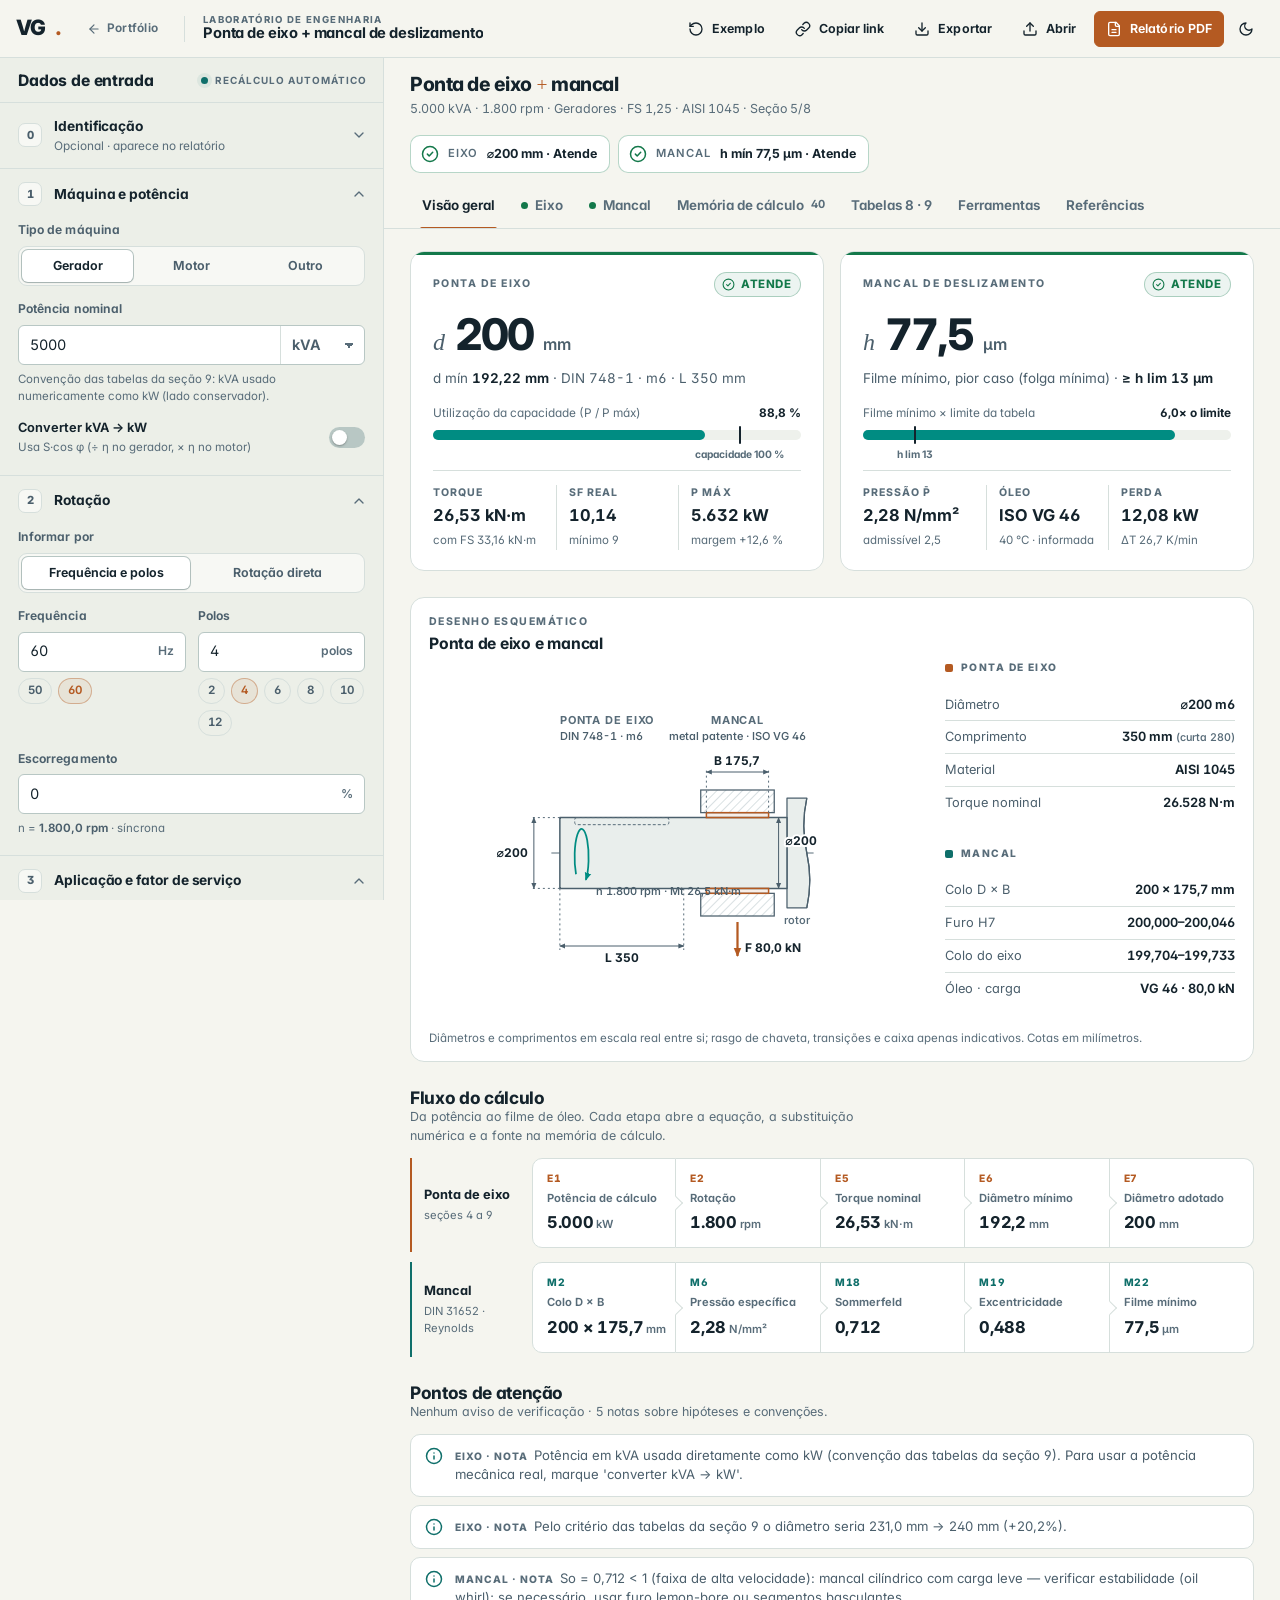
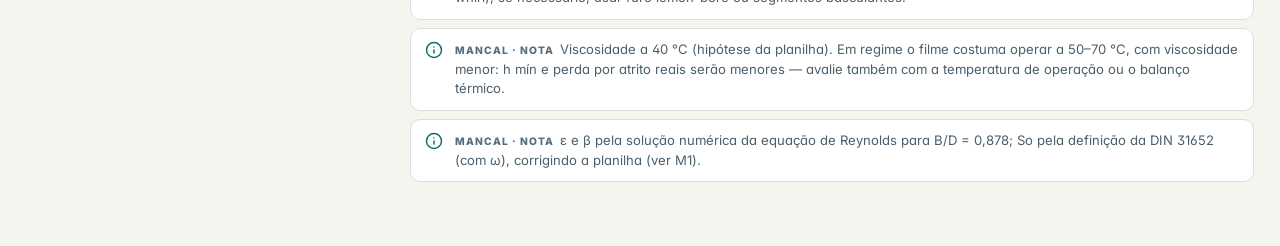
==== laboratorio.html @ fff2ebe4 "Add files via upload" ====
<!doctype html>
<html lang="pt-BR">
<head>
  <meta charset="utf-8">
  <meta name="viewport" content="width=device-width, initial-scale=1, viewport-fit=cover">
  <title>Laboratório · Ponta de eixo e mancal de deslizamento | Vinicius Gandra</title>
  <meta name="description" content="Dimensionamento de ponta de eixo (procedimento seções 4 a 9) e verificação de mancal de deslizamento hidrodinâmico (equação de Reynolds), com memória de cálculo identificada, gráficos de engenharia e relatório imprimível.">
  <meta name="theme-color" content="#09131f">
  <meta name="color-scheme" content="dark light">
  <link rel="icon" href="data:image/svg+xml,%3Csvg xmlns='http://www.w3.org/2000/svg' viewBox='0 0 64 64'%3E%3Crect width='64' height='64' rx='16' fill='%2309131f'/%3E%3Cpath d='M14 18 32 48 50 18' fill='none' stroke='%23f5ad69' stroke-width='6' stroke-linecap='round' stroke-linejoin='round'/%3E%3C/svg%3E">
  <script>try { var t = localStorage.getItem('vg-tema'); if (t === 'light' || t === 'dark') document.documentElement.setAttribute('data-theme', t); } catch (e) {}</script>
  <link rel="preconnect" href="https://fonts.googleapis.com">
  <link rel="preconnect" href="https://fonts.gstatic.com" crossorigin>
  <link rel="stylesheet" href="https://fonts.googleapis.com/css2?family=Inter:wght@300..900&family=JetBrains+Mono:wght@400;600&display=swap">
  <link rel="stylesheet" href="assets/css/base.css">
  <link rel="stylesheet" href="assets/css/app.css">
  <script defer src="assets/js/engine.js"></script>
  <script defer src="assets/js/math.js"></script>
  <script defer src="assets/js/memoria.js"></script>
  <script defer src="assets/js/charts.js"></script>
  <script defer src="assets/js/form.js"></script>
  <script defer src="assets/js/diagramas.js"></script>
  <script defer src="assets/js/ui.js"></script>
  <script defer src="assets/js/views-geral.js"></script>
  <script defer src="assets/js/views-eixo.js"></script>
  <script defer src="assets/js/views-mancal.js"></script>
  <script defer src="assets/js/app.js"></script>
</head>
<body class="app">
  <!-- Ícones (traço 2 px, 24 × 24) -->
  <svg width="0" height="0" style="position:absolute" aria-hidden="true" focusable="false">
    <defs>
      <symbol id="i-ok" viewBox="0 0 24 24" fill="none" stroke="currentColor" stroke-width="2" stroke-linecap="round" stroke-linejoin="round"><circle cx="12" cy="12" r="10"/><path d="m8.5 12.2 2.4 2.4 4.7-5"/></symbol>
      <symbol id="i-alerta" viewBox="0 0 24 24" fill="none" stroke="currentColor" stroke-width="2" stroke-linecap="round" stroke-linejoin="round"><path d="m21.73 18-8-14a2 2 0 0 0-3.48 0l-8 14A2 2 0 0 0 4 21h16a2 2 0 0 0 1.73-3"/><path d="M12 9v4"/><path d="M12 17h.01"/></symbol>
      <symbol id="i-x-circle" viewBox="0 0 24 24" fill="none" stroke="currentColor" stroke-width="2" stroke-linecap="round" stroke-linejoin="round"><circle cx="12" cy="12" r="10"/><path d="m15 9-6 6"/><path d="m9 9 6 6"/></symbol>
      <symbol id="i-info" viewBox="0 0 24 24" fill="none" stroke="currentColor" stroke-width="2" stroke-linecap="round" stroke-linejoin="round"><circle cx="12" cy="12" r="10"/><path d="M12 16v-4"/><path d="M12 8h.01"/></symbol>
      <symbol id="i-off" viewBox="0 0 24 24" fill="none" stroke="currentColor" stroke-width="2" stroke-linecap="round" stroke-linejoin="round"><circle cx="12" cy="12" r="10"/><path d="M8 12h8"/></symbol>
      <symbol id="i-chev" viewBox="0 0 24 24" fill="none" stroke="currentColor" stroke-width="2" stroke-linecap="round" stroke-linejoin="round"><path d="m6 9 6 6 6-6"/></symbol>
      <symbol id="i-voltar" viewBox="0 0 24 24" fill="none" stroke="currentColor" stroke-width="2" stroke-linecap="round" stroke-linejoin="round"><path d="m12 19-7-7 7-7"/><path d="M19 12H5"/></symbol>
      <symbol id="i-link" viewBox="0 0 24 24" fill="none" stroke="currentColor" stroke-width="2" stroke-linecap="round" stroke-linejoin="round"><path d="M10 13a5 5 0 0 0 7.54.54l3-3a5 5 0 0 0-7.07-7.07l-1.72 1.71"/><path d="M14 11a5 5 0 0 0-7.54-.54l-3 3a5 5 0 0 0 7.07 7.07l1.71-1.71"/></symbol>
      <symbol id="i-pdf" viewBox="0 0 24 24" fill="none" stroke="currentColor" stroke-width="2" stroke-linecap="round" stroke-linejoin="round"><path d="M15 2H6a2 2 0 0 0-2 2v16a2 2 0 0 0 2 2h12a2 2 0 0 0 2-2V7Z"/><path d="M14 2v4a2 2 0 0 0 2 2h4"/><path d="M9 13h6"/><path d="M9 17h6"/></symbol>
      <symbol id="i-baixar" viewBox="0 0 24 24" fill="none" stroke="currentColor" stroke-width="2" stroke-linecap="round" stroke-linejoin="round"><path d="M21 15v4a2 2 0 0 1-2 2H5a2 2 0 0 1-2-2v-4"/><path d="m7 10 5 5 5-5"/><path d="M12 15V3"/></symbol>
      <symbol id="i-abrir" viewBox="0 0 24 24" fill="none" stroke="currentColor" stroke-width="2" stroke-linecap="round" stroke-linejoin="round"><path d="M21 15v4a2 2 0 0 1-2 2H5a2 2 0 0 1-2-2v-4"/><path d="m17 8-5-5-5 5"/><path d="M12 3v12"/></symbol>
      <symbol id="i-reset" viewBox="0 0 24 24" fill="none" stroke="currentColor" stroke-width="2" stroke-linecap="round" stroke-linejoin="round"><path d="M3 12a9 9 0 1 0 9-9 9.75 9.75 0 0 0-6.74 2.74L3 8"/><path d="M3 3v5h5"/></symbol>
      <symbol id="i-sol" viewBox="0 0 24 24" fill="none" stroke="currentColor" stroke-width="2" stroke-linecap="round" stroke-linejoin="round"><circle cx="12" cy="12" r="4"/><path d="M12 2v2M12 20v2m-7.07-17.07 1.41 1.41m11.32 11.32 1.41 1.41M2 12h2m16 0h2M6.34 17.66l-1.41 1.41M19.07 4.93l-1.41 1.41"/></symbol>
      <symbol id="i-lua" viewBox="0 0 24 24" fill="none" stroke="currentColor" stroke-width="2" stroke-linecap="round" stroke-linejoin="round"><path d="M12 3a6 6 0 0 0 9 9 9 9 0 1 1-9-9Z"/></symbol>
      <symbol id="i-copiar" viewBox="0 0 24 24" fill="none" stroke="currentColor" stroke-width="2" stroke-linecap="round" stroke-linejoin="round"><rect width="14" height="14" x="8" y="8" rx="2"/><path d="M4 16c-1.1 0-2-.9-2-2V4c0-1.1.9-2 2-2h10c1.1 0 2 .9 2 2"/></symbol>
      <symbol id="i-tabela" viewBox="0 0 24 24" fill="none" stroke="currentColor" stroke-width="2" stroke-linecap="round" stroke-linejoin="round"><path d="M12 3v18"/><rect width="18" height="18" x="3" y="3" rx="2"/><path d="M3 9h18"/><path d="M3 15h18"/></symbol>
      <symbol id="i-grafico" viewBox="0 0 24 24" fill="none" stroke="currentColor" stroke-width="2" stroke-linecap="round" stroke-linejoin="round"><path d="M3 3v16a2 2 0 0 0 2 2h16"/><path d="M18 17V9"/><path d="M13 17V5"/><path d="M8 17v-3"/></symbol>
      <symbol id="i-ajustes" viewBox="0 0 24 24" fill="none" stroke="currentColor" stroke-width="2" stroke-linecap="round" stroke-linejoin="round"><path d="M21 4h-7M10 4H3m18 8h-9m-4 0H3m18 8h-5m-4 0H3M14 2v4M8 10v4m8 4v4"/></symbol>
      <symbol id="i-seta" viewBox="0 0 24 24" fill="none" stroke="currentColor" stroke-width="2" stroke-linecap="round" stroke-linejoin="round"><path d="M7 7h10v10"/><path d="M7 17 17 7"/></symbol>
    </defs>
  </svg>

  <a class="skip-link" href="#conteudo">Pular para os resultados</a>

  <header class="appbar">
    <a class="brand" href="../index.html" aria-label="Vinicius Gandra — voltar ao portfólio">VG<b>.</b></a>
    <a class="brand-back" href="../index.html"><svg aria-hidden="true"><use href="#i-voltar"/></svg><span class="lbl">Portfólio</span></a>
    <span class="appbar-sep" aria-hidden="true"></span>
    <div class="appbar-title">
      <span class="overline">Laboratório de engenharia</span>
      <strong>Ponta de eixo + mancal de deslizamento</strong>
    </div>
    <nav class="appbar-actions" aria-label="Ações do caso">
      <button class="btn btn-ghost btn-s" type="button" id="b-exemplo" title="Restaurar o caso de exemplo"><svg aria-hidden="true"><use href="#i-reset"/></svg><span class="lbl">Exemplo</span></button>
      <button class="btn btn-ghost btn-s" type="button" id="b-link" title="Copiar o link deste caso"><svg aria-hidden="true"><use href="#i-link"/></svg><span class="lbl">Copiar link</span></button>
      <button class="btn btn-ghost btn-s" type="button" id="b-json" title="Baixar os dados do caso (JSON)"><svg aria-hidden="true"><use href="#i-baixar"/></svg><span class="lbl">Exportar</span></button>
      <button class="btn btn-ghost btn-s" type="button" id="b-importar" title="Abrir um caso salvo (JSON)"><svg aria-hidden="true"><use href="#i-abrir"/></svg><span class="lbl">Abrir</span></button>
      <input type="file" id="arquivo-json" accept="application/json,.json" hidden>
      <a class="btn btn-primary btn-s" id="b-relatorio" href="relatorio.html" target="_blank" rel="noopener"><svg aria-hidden="true"><use href="#i-pdf"/></svg><span class="lbl">Relatório PDF</span></a>
      <button class="btn btn-ghost btn-icon btn-s theme-btn" type="button" id="b-tema" aria-label="Alternar tema claro/escuro" title="Alternar tema"><svg class="i-sun" aria-hidden="true" width="16" height="16"><use href="#i-sol"/></svg><svg class="i-moon" aria-hidden="true" width="16" height="16"><use href="#i-lua"/></svg></button>
    </nav>
  </header>

  <div class="lab" id="lab" data-vista="resultados">
    <aside class="dados" id="dados" aria-label="Dados de entrada">
      <div class="dados-head">
        <h2>Dados de entrada</h2>
        <span class="live"><span class="dot-live" aria-hidden="true"></span>Recálculo automático</span>
      </div>
      <form id="form" novalidate onsubmit="return false"></form>
      <p class="dados-foot">Números aceitam vírgula ou ponto decimal (ex.: 0,8785 ou 1.234,5). O caso fica salvo no endereço da página — use <b>Copiar link</b> para compartilhar.</p>
    </aside>

    <main class="resultados" id="conteudo" tabindex="-1">
      <div class="res-top">
        <div class="case">
          <div class="case-id">
            <h1 id="caso-titulo">Ponta de eixo <em>+</em> mancal</h1>
            <p id="caso-resumo">Calculando…</p>
          </div>
          <div class="case-chips" id="caso-chips"></div>
        </div>
        <div class="tabs" role="tablist" aria-label="Seções dos resultados">
          <button class="tab" role="tab" id="t-visao" aria-controls="p-visao" aria-selected="true" data-aba="visao">Visão geral</button>
          <button class="tab" role="tab" id="t-eixo" aria-controls="p-eixo" aria-selected="false" tabindex="-1" data-aba="eixo"><span class="dot" aria-hidden="true"></span>Eixo</button>
          <button class="tab" role="tab" id="t-mancal" aria-controls="p-mancal" aria-selected="false" tabindex="-1" data-aba="mancal"><span class="dot" aria-hidden="true"></span>Mancal</button>
          <button class="tab" role="tab" id="t-memoria" aria-controls="p-memoria" aria-selected="false" tabindex="-1" data-aba="memoria">Memória de cálculo <span class="n" id="n-memoria"></span></button>
          <button class="tab" role="tab" id="t-tabelas" aria-controls="p-tabelas" aria-selected="false" tabindex="-1" data-aba="tabelas">Tabelas 8 · 9</button>
          <button class="tab" role="tab" id="t-ferramentas" aria-controls="p-ferramentas" aria-selected="false" tabindex="-1" data-aba="ferramentas">Ferramentas</button>
          <button class="tab" role="tab" id="t-referencias" aria-controls="p-referencias" aria-selected="false" tabindex="-1" data-aba="referencias">Referências</button>
        </div>
      </div>

      <div id="aviso-erro" hidden></div>
      <section class="tabpanel" role="tabpanel" id="p-visao" aria-labelledby="t-visao" tabindex="-1"></section>
      <section class="tabpanel" role="tabpanel" id="p-eixo" aria-labelledby="t-eixo" tabindex="-1" hidden></section>
      <section class="tabpanel" role="tabpanel" id="p-mancal" aria-labelledby="t-mancal" tabindex="-1" hidden></section>
      <section class="tabpanel" role="tabpanel" id="p-memoria" aria-labelledby="t-memoria" tabindex="-1" hidden></section>
      <section class="tabpanel" role="tabpanel" id="p-tabelas" aria-labelledby="t-tabelas" tabindex="-1" hidden></section>
      <section class="tabpanel" role="tabpanel" id="p-ferramentas" aria-labelledby="t-ferramentas" tabindex="-1" hidden></section>
      <section class="tabpanel" role="tabpanel" id="p-referencias" aria-labelledby="t-referencias" tabindex="-1" hidden></section>
      <noscript><div class="erro-geral"><div><h3>JavaScript desativado</h3><p>O laboratório calcula no próprio navegador e precisa de JavaScript.</p></div></div></noscript>
    </main>
  </div>

  <nav class="mob-switch" aria-label="Alternar entre dados e resultados">
    <button type="button" data-vista="dados" aria-pressed="false"><svg width="18" height="18" aria-hidden="true"><use href="#i-ajustes"/></svg>Dados</button>
    <button type="button" data-vista="resultados" aria-pressed="true"><svg width="18" height="18" aria-hidden="true"><use href="#i-grafico"/></svg>Resultados <span class="badge-mini" id="mob-status" aria-hidden="true"></span></button>
  </nav>
  <div class="toast" id="toast" role="status" aria-live="polite"><svg aria-hidden="true"><use href="#i-ok"/></svg><span></span></div>
</body>
</html>
---- assets/css/base.css ----
/* ==========================================================================
   VG · Sistema visual compartilhado (portfólio, estúdio e relatório)
   Identidade: azul-petróleo profundo + laranja · Inter · destaques em Georgia itálico
   ========================================================================== */

/* ---- Tokens --------------------------------------------------------------- */
:root {
  --font-sans: "Inter", ui-sans-serif, system-ui, -apple-system, BlinkMacSystemFont, "Segoe UI", Roboto, Arial, sans-serif;
  --font-serif: Georgia, "Times New Roman", serif;
  --font-mono: "JetBrains Mono", ui-monospace, SFMono-Regular, Menlo, Consolas, monospace;
  --font-math: "STIX Two Math", "Cambria Math", "Latin Modern Math", "STIXGeneral", math, serif;
  --r-xs: 4px; --r-s: 6px; --r: 10px; --r-l: 14px; --r-xl: 20px;
  --max: 1200px;
  --ease: cubic-bezier(.2, .7, .2, 1);
  --t-fast: .15s; --t: .25s;
  --shadow-s: 0 1px 2px rgba(0, 0, 0, .12);
}

/* Escuro (padrão da marca) */
:root, html[data-theme="dark"] {
  color-scheme: dark;
  --bg: #09131f; --bg-alt: #0e1b28;
  --surface: #122230; --surface-2: #172a3a; --surface-3: #1d3346;
  --line: #24384a; --line-strong: #33506a;
  --text: #edf2f2; --text-2: #a9b9c2; --text-3: #8195a2;
  --accent: #f5ad69; --accent-strong: #ffc38c; --accent-ink: #1a1206;
  --accent-wash: rgba(245, 173, 105, .12); --accent-line: rgba(245, 173, 105, .45);
  --teal: #89d6d2; --teal-wash: rgba(137, 214, 210, .1);
  --ok: #4cc38a; --ok-bg: rgba(76, 195, 138, .12); --ok-line: rgba(76, 195, 138, .35);
  --warn: #f0c24b; --warn-bg: rgba(240, 194, 75, .12); --warn-line: rgba(240, 194, 75, .35);
  --fail: #f2786d; --fail-bg: rgba(242, 120, 109, .12); --fail-line: rgba(242, 120, 109, .38);
  --shadow: 0 18px 60px rgba(0, 0, 0, .28);
  --shadow-pop: 0 12px 32px rgba(0, 0, 0, .38), 0 0 0 1px var(--line);
  /* Gráficos (paleta validada: 3 séries, CVD ΔE ≥ 11) */
  --c-surface: #122230; --c-grid: #1f3344; --c-axis: #36506a; --c-ink: #edf2f2; --c-ink-2: #a9b9c2; --c-ink-3: #8195a2;
  --c-s1: #1f9d95; --c-s1-wash: rgba(31, 157, 149, .16);
  --c-em: #d07a3a; --c-em-wash: rgba(208, 122, 58, .16);
  --c-s3: #7a86e8;
  --c-deemph: #4f6676; --c-deemph-2: #3a5062;
  --c-ref: #a9b9c2;
  --c-fail-wash: rgba(242, 120, 109, .13); --c-warn-wash: rgba(240, 194, 75, .12); --c-ok-wash: rgba(76, 195, 138, .1);
  --seq-lo: #163444; --seq-hi: #8fe3db;
}
@media (prefers-color-scheme: light) {
  :root:where(:not([data-theme="dark"])) {
    color-scheme: light;
    --bg: #f5f5ef; --bg-alt: #ecefe8;
    --surface: #ffffff; --surface-2: #f7f8f4; --surface-3: #eef1ec;
    --line: #d6dfdc; --line-strong: #b8c7c4;
    --text: #14232c; --text-2: #4b5f6c; --text-3: #586c79;
    --accent: #b45a22; --accent-strong: #9a4a17; --accent-ink: #ffffff;
    --accent-wash: rgba(180, 90, 34, .08); --accent-line: rgba(180, 90, 34, .4);
    --teal: #0f6f6a; --teal-wash: rgba(15, 111, 106, .07);
    --ok: #13784a; --ok-bg: rgba(19, 120, 74, .08); --ok-line: rgba(19, 120, 74, .3);
    --warn: #8a5a00; --warn-bg: rgba(193, 133, 0, .1); --warn-line: rgba(138, 90, 0, .3);
    --fail: #b42d2d; --fail-bg: rgba(180, 45, 45, .07); --fail-line: rgba(180, 45, 45, .3);
    --shadow: 0 16px 50px rgba(28, 56, 62, .09);
    --shadow-pop: 0 12px 32px rgba(28, 56, 62, .16), 0 0 0 1px var(--line);
    --c-surface: #ffffff; --c-grid: #e7ece9; --c-axis: #b8c7c4; --c-ink: #14232c; --c-ink-2: #4b5f6c; --c-ink-3: #586c79;
    --c-s1: #008c82; --c-s1-wash: rgba(0, 140, 130, .1);
    --c-em: #b45a22; --c-em-wash: rgba(180, 90, 34, .1);
    --c-s3: #5866cf;
    --c-deemph: #b3c1c5; --c-deemph-2: #d3dcde;
    --c-ref: #4b5f6c;
    --c-fail-wash: rgba(180, 45, 45, .08); --c-warn-wash: rgba(193, 133, 0, .1); --c-ok-wash: rgba(19, 120, 74, .07);
    --seq-lo: #eaf5f3; --seq-hi: #00564f;
  }
}
html[data-theme="light"] {
  color-scheme: light;
  --bg: #f5f5ef; --bg-alt: #ecefe8;
  --surface: #ffffff; --surface-2: #f7f8f4; --surface-3: #eef1ec;
  --line: #d6dfdc; --line-strong: #b8c7c4;
  --text: #14232c; --text-2: #4b5f6c; --text-3: #586c79;
  --accent: #b45a22; --accent-strong: #9a4a17; --accent-ink: #ffffff;
  --accent-wash: rgba(180, 90, 34, .08); --accent-line: rgba(180, 90, 34, .4);
  --teal: #0f6f6a; --teal-wash: rgba(15, 111, 106, .07);
  --ok: #13784a; --ok-bg: rgba(19, 120, 74, .08); --ok-line: rgba(19, 120, 74, .3);
  --warn: #8a5a00; --warn-bg: rgba(193, 133, 0, .1); --warn-line: rgba(138, 90, 0, .3);
  --fail: #b42d2d; --fail-bg: rgba(180, 45, 45, .07); --fail-line: rgba(180, 45, 45, .3);
  --shadow: 0 16px 50px rgba(28, 56, 62, .09);
  --shadow-pop: 0 12px 32px rgba(28, 56, 62, .16), 0 0 0 1px var(--line);
  --c-surface: #ffffff; --c-grid: #e7ece9; --c-axis: #b8c7c4; --c-ink: #14232c; --c-ink-2: #4b5f6c; --c-ink-3: #586c79;
  --c-s1: #008c82; --c-s1-wash: rgba(0, 140, 130, .1);
  --c-em: #b45a22; --c-em-wash: rgba(180, 90, 34, .1);
  --c-s3: #5866cf;
  --c-deemph: #b3c1c5; --c-deemph-2: #d3dcde;
  --c-ref: #4b5f6c;
  --c-fail-wash: rgba(180, 45, 45, .08); --c-warn-wash: rgba(193, 133, 0, .1); --c-ok-wash: rgba(19, 120, 74, .07);
  --seq-lo: #eaf5f3; --seq-hi: #00564f;
}

/* ---- Base ------------------------------------------------------------------ */
*, *::before, *::after { box-sizing: border-box; }
html { -webkit-text-size-adjust: 100%; text-size-adjust: 100%; }
body {
  margin: 0; background: var(--bg); color: var(--text);
  font: 400 15px/1.6 var(--font-sans); font-feature-settings: "cv11", "ss01";
  -webkit-font-smoothing: antialiased; -moz-osx-font-smoothing: grayscale;
}
img, svg { display: block; max-width: 100%; }
button, input, select, textarea { font: inherit; color: inherit; }
button { cursor: pointer; }
a { color: inherit; text-decoration: none; }
h1, h2, h3, h4, h5, p { margin: 0; }
h1, h2, h3 { letter-spacing: -.03em; line-height: 1.12; font-weight: 750; }
em.serif, .serif-em { font-family: var(--font-serif); font-style: italic; font-weight: 400; color: var(--accent); letter-spacing: -.02em; }
::selection { background: var(--accent); color: var(--accent-ink); }
:focus-visible { outline: 2px solid var(--accent); outline-offset: 2px; border-radius: var(--r-xs); }
.num, .tabular { font-variant-numeric: tabular-nums; }
.mono { font-family: var(--font-mono); }
.muted { color: var(--text-2); }
.dim { color: var(--text-3); }
.sr-only { position: absolute !important; width: 1px; height: 1px; padding: 0; margin: -1px; overflow: hidden; clip: rect(0 0 0 0); white-space: nowrap; border: 0; }
.skip-link { position: fixed; z-index: 500; top: -60px; left: 16px; background: var(--accent); color: var(--accent-ink); padding: 10px 16px; border-radius: var(--r-s); font-weight: 700; }
.skip-link:focus { top: 12px; }
[hidden] { display: none !important; }

/* ---- Rótulos / kickers -------------------------------------------------- */
.kicker { color: var(--accent); font-size: .7rem; font-weight: 800; letter-spacing: .16em; text-transform: uppercase; }
.eyebrow { display: inline-flex; align-items: center; gap: 10px; color: var(--text-2); font-size: .72rem; font-weight: 700; letter-spacing: .14em; text-transform: uppercase; }
.dot-live { width: 7px; height: 7px; border-radius: 50%; background: var(--teal); box-shadow: 0 0 0 4px var(--teal-wash); }

/* ---- Botões ------------------------------------------------------------- */
.btn {
  display: inline-flex; align-items: center; justify-content: center; gap: 8px; min-height: 40px; padding: 0 16px;
  border-radius: var(--r-s); border: 1px solid var(--line-strong); background: transparent; color: var(--text);
  font-size: .84rem; font-weight: 650; letter-spacing: .005em; white-space: nowrap;
  transition: background var(--t-fast), border-color var(--t-fast), color var(--t-fast), transform var(--t-fast);
}
.btn:hover { border-color: var(--accent-line); background: var(--accent-wash); }
.btn:active { transform: translateY(1px); }
.btn svg { width: 16px; height: 16px; flex: none; }
.btn-primary { background: var(--accent); border-color: var(--accent); color: var(--accent-ink); }
.btn-primary:hover { background: var(--accent-strong); border-color: var(--accent-strong); }
.btn-ghost { border-color: transparent; }
.btn-ghost:hover { border-color: var(--line); background: var(--surface-2); }
.btn-s { min-height: 32px; padding: 0 11px; font-size: .78rem; }
.btn-icon { width: 38px; min-height: 38px; padding: 0; }
.btn-icon.btn-s { width: 32px; }

/* ---- Selos de situação (sempre ícone + texto) ---------------------------- */
.badge {
  display: inline-flex; align-items: center; gap: 6px; padding: 3px 9px 3px 7px; border-radius: 999px;
  font-size: .72rem; font-weight: 750; letter-spacing: .04em; text-transform: uppercase; border: 1px solid var(--line);
  color: var(--text-2); background: var(--surface-2); white-space: nowrap;
}
.badge svg { width: 13px; height: 13px; }
.badge.ok { color: var(--ok); background: var(--ok-bg); border-color: var(--ok-line); }
.badge.atencao, .badge.warn { color: var(--warn); background: var(--warn-bg); border-color: var(--warn-line); }
.badge.falha, .badge.fail { color: var(--fail); background: var(--fail-bg); border-color: var(--fail-line); }

/* ---- Cartões -------------------------------------------------------------- */
.card { background: var(--surface); border: 1px solid var(--line); border-radius: var(--r-l); }
.card-pad { padding: 20px; }
.card-head { display: flex; align-items: flex-start; justify-content: space-between; gap: 16px; padding: 18px 20px 0; }
.card-head h3 { font-size: 1.02rem; letter-spacing: -.015em; font-weight: 700; }
.card-head .overline { display: block; margin-bottom: 4px; }
.overline { color: var(--text-3); font-size: .66rem; font-weight: 750; letter-spacing: .14em; text-transform: uppercase; }
.card-body { padding: 14px 20px 20px; }
.card-foot { padding: 0 20px 16px; color: var(--text-3); font-size: .78rem; line-height: 1.5; }

/* ---- Tabelas --------------------------------------------------------------- */
.tbl-wrap { overflow-x: auto; border: 1px solid var(--line); border-radius: var(--r); background: var(--surface); }
table.tbl { width: 100%; border-collapse: collapse; font-size: .84rem; font-variant-numeric: tabular-nums; }
.tbl th, .tbl td { padding: 8px 12px; border-bottom: 1px solid var(--line); text-align: right; white-space: nowrap; }
.tbl th:first-child, .tbl td:first-child { text-align: left; }
.tbl thead th { position: sticky; top: 0; background: var(--surface-2); color: var(--text-2); font-weight: 650; font-size: .76rem; letter-spacing: .02em; z-index: 1; }
.tbl tbody tr:last-child td { border-bottom: 0; }
.tbl tbody tr:hover td { background: var(--surface-2); }
.tbl tr.sel td { background: var(--accent-wash); font-weight: 650; }
.tbl td.l, .tbl th.l { text-align: left; }
.tbl td.c, .tbl th.c { text-align: center; }
.tbl .fail { color: var(--fail); font-weight: 650; }
.tbl .ok { color: var(--ok); font-weight: 650; }
.tbl .warn { color: var(--warn); font-weight: 650; }

/* ---- MathML ----------------------------------------------------------------- */
math { font-family: var(--font-math); font-size: 1.08em; }
math .m-un { font-family: var(--font-sans); font-size: .82em; color: var(--text-2); }
math mtext { font-family: var(--font-sans); font-size: .9em; }

/* ---- Ícones utilitários ------------------------------------------------- */
.ico { width: 16px; height: 16px; flex: none; }

/* ---- Movimento reduzido ------------------------------------------------- */
@media (prefers-reduced-motion: reduce) {
  *, *::before, *::after { animation-duration: .001ms !important; transition-duration: .001ms !important; scroll-behavior: auto !important; }
}
---- assets/css/app.css ----
/* ==========================================================================
   VG · Laboratório — app de dimensionamento (ponta de eixo + mancal)
   Depende de base.css (tokens e componentes compartilhados)
   ========================================================================== */

:root { --appbar-h: 58px; --side-w: 384px; --gap: 16px; }

body.app { font-size: 14px; line-height: 1.55; min-height: 100dvh; }

/* ---- Barra superior ------------------------------------------------------ */
.appbar {
  position: sticky; top: 0; z-index: 60; height: var(--appbar-h);
  display: flex; align-items: center; gap: 18px; padding: 0 18px 0 16px;
  background: color-mix(in srgb, var(--bg) 88%, transparent);
  backdrop-filter: saturate(1.4) blur(14px); -webkit-backdrop-filter: saturate(1.4) blur(14px);
  border-bottom: 1px solid var(--line);
}
.brand { display: inline-flex; align-items: center; gap: 10px; font-weight: 850; font-size: 1.32rem; letter-spacing: -.05em; color: var(--text); }
.brand b { color: var(--accent); font-weight: 850; }
.brand-back { display: inline-flex; align-items: center; gap: 6px; color: var(--text-3); font-size: .74rem; font-weight: 650; letter-spacing: .02em; padding: 6px 8px; border-radius: var(--r-s); }
.brand-back:hover { color: var(--text); background: var(--surface-2); }
.brand-back svg { width: 14px; height: 14px; }
.appbar-sep { width: 1px; height: 26px; background: var(--line); }
.appbar-title { display: flex; flex-direction: column; min-width: 0; line-height: 1.2; }
.appbar-title .overline { font-size: .6rem; }
.appbar-title strong { font-size: .92rem; font-weight: 700; letter-spacing: -.01em; white-space: nowrap; overflow: hidden; text-overflow: ellipsis; }
.appbar-actions { margin-left: auto; display: flex; align-items: center; gap: 6px; }
.appbar-actions .btn { min-height: 36px; }
.theme-btn .i-moon { display: none; }
html[data-theme="light"] .theme-btn .i-sun { display: none; }
html[data-theme="light"] .theme-btn .i-moon { display: block; }
@media (prefers-color-scheme: light) {
  html:not([data-theme]) .theme-btn .i-sun { display: none; }
  html:not([data-theme]) .theme-btn .i-moon { display: block; }
}

/* ---- Estrutura de duas colunas ------------------------------------------ */
.lab { display: grid; grid-template-columns: var(--side-w) minmax(0, 1fr); align-items: start; }
.dados {
  position: sticky; top: var(--appbar-h); height: calc(100dvh - var(--appbar-h)); overflow-y: auto; overscroll-behavior: contain;
  border-right: 1px solid var(--line); background: var(--bg-alt); scrollbar-width: thin; scrollbar-color: var(--line-strong) transparent;
}
.resultados { min-width: 0; padding: 0 26px 64px; }

/* ---- Painel de dados ----------------------------------------------------- */
.dados-head { position: sticky; top: 0; z-index: 5; display: flex; align-items: center; justify-content: space-between; gap: 10px;
  padding: 14px 16px 12px 18px; background: var(--bg-alt); border-bottom: 1px solid var(--line); }
.dados-head h2 { font-size: .98rem; letter-spacing: -.01em; font-weight: 750; display: flex; align-items: center; gap: 8px; white-space: nowrap; }
.dados-head .live { display: inline-flex; align-items: center; gap: 7px; color: var(--text-3); font-size: .62rem; font-weight: 700; letter-spacing: .1em; text-transform: uppercase; white-space: nowrap; }
.dados-foot { padding: 14px 18px 28px; color: var(--text-3); font-size: .74rem; line-height: 1.5; }

.grp { border-bottom: 1px solid var(--line); }
.grp-head { width: 100%; display: grid; grid-template-columns: 26px minmax(0, 1fr) auto; align-items: center; gap: 10px;
  padding: 13px 16px 13px 18px; background: transparent; border: 0; text-align: left; color: var(--text); }
.grp-head:hover { background: var(--surface); }
.grp-num { display: inline-grid; place-items: center; width: 24px; height: 24px; border-radius: 7px; background: var(--surface-2); border: 1px solid var(--line);
  color: var(--text-2); font-size: .7rem; font-weight: 800; font-variant-numeric: tabular-nums; }
.grp-title { display: flex; flex-direction: column; min-width: 0; }
.grp-title strong { font-size: .86rem; font-weight: 700; letter-spacing: -.005em; }
.grp-sum { color: var(--text-3); font-size: .74rem; white-space: nowrap; overflow: hidden; text-overflow: ellipsis; }
.grp-chev { width: 16px; height: 16px; color: var(--text-3); transition: transform var(--t) var(--ease); }
.grp[data-aberto="true"] .grp-chev { transform: rotate(180deg); }
.grp[data-aberto="true"] .grp-sum { display: none; }
.grp-body { padding: 2px 18px 18px; display: grid; gap: 14px; }
.grp[data-aberto="false"] .grp-body { display: none; }
.grp.has-err .grp-num { background: var(--fail-bg); border-color: var(--fail-line); color: var(--fail); }
.grp.off .grp-title strong { color: var(--text-2); }

.fld { display: grid; gap: 6px; min-width: 0; align-content: start; }
.fld-label { display: flex; align-items: baseline; justify-content: space-between; gap: 8px; color: var(--text-2); font-size: .76rem; font-weight: 650; letter-spacing: .005em; }
.fld-label small { color: var(--text-3); font-weight: 550; font-size: .7rem; }
.fld-hint { color: var(--text-3); font-size: .72rem; line-height: 1.45; }
.fld-hint b { color: var(--text-2); font-weight: 650; }
.fld-err { display: flex; gap: 6px; align-items: flex-start; color: var(--fail); font-size: .74rem; font-weight: 600; line-height: 1.4; }
.fld-err svg { width: 14px; height: 14px; flex: none; margin-top: 1px; }
.fld-row { display: grid; grid-template-columns: 1fr 1fr; gap: 12px; }
.fld-row.r3 { grid-template-columns: repeat(3, 1fr); }

.inp { position: relative; display: flex; align-items: stretch; min-height: 40px; border: 1px solid var(--line-strong); border-radius: var(--r-s);
  background: var(--surface); transition: border-color var(--t-fast), box-shadow var(--t-fast); }
.inp:hover { border-color: color-mix(in srgb, var(--text-3) 60%, var(--line-strong)); }
.inp:focus-within { border-color: var(--accent); box-shadow: 0 0 0 3px var(--accent-wash); }
.inp input, .inp select { flex: 1; min-width: 0; width: 100%; border: 0; outline: 0; background: transparent; padding: 0 11px; font-size: .9rem; font-variant-numeric: tabular-nums; }
.inp input::placeholder { color: var(--text-3); opacity: .9; }
.inp select { appearance: none; -webkit-appearance: none; padding-right: 30px; cursor: pointer;
  background-image: linear-gradient(45deg, transparent 50%, var(--text-3) 50%), linear-gradient(135deg, var(--text-3) 50%, transparent 50%);
  background-position: calc(100% - 15px) 52%, calc(100% - 10px) 52%; background-size: 5px 5px; background-repeat: no-repeat; }
.inp select option { background: var(--surface); color: var(--text); }
.inp .un { display: inline-flex; align-items: center; padding: 0 11px 0 4px; color: var(--text-3); font-size: .76rem; font-weight: 600; white-space: nowrap; }
.inp .un-sel { border-left: 1px solid var(--line); flex: 0 0 auto; width: auto; min-width: 84px; font-weight: 650; color: var(--text-2); }
.inp.err { border-color: var(--fail); box-shadow: 0 0 0 3px var(--fail-bg); }
.inp.auto input::placeholder { color: var(--teal); opacity: 1; font-weight: 600; }
html[data-theme="light"] .inp.auto input::placeholder { color: var(--teal); }

.chips { display: flex; flex-wrap: wrap; gap: 6px; }
.chip { min-height: 26px; padding: 0 9px; border-radius: 999px; border: 1px solid var(--line); background: transparent; color: var(--text-2);
  font-size: .72rem; font-weight: 650; font-variant-numeric: tabular-nums; transition: all var(--t-fast); }
.chip:hover { border-color: var(--accent-line); color: var(--text); }
.chip[aria-pressed="true"] { background: var(--accent-wash); border-color: var(--accent-line); color: var(--accent); }

.seg { display: grid; grid-auto-flow: column; grid-auto-columns: 1fr; padding: 3px; gap: 3px; border-radius: 9px; background: var(--surface-2); border: 1px solid var(--line); }
.seg button { min-height: 32px; padding: 0 8px; border: 0; border-radius: 6px; background: transparent; color: var(--text-2); font-size: .78rem; font-weight: 650; white-space: nowrap; transition: background var(--t-fast), color var(--t-fast); }
.seg button:hover { color: var(--text); }
.seg button[aria-checked="true"] { background: var(--surface); color: var(--text); box-shadow: var(--shadow-s), 0 0 0 1px var(--line-strong); }

.sw { display: flex; align-items: center; justify-content: space-between; gap: 12px; cursor: pointer; }
.sw-txt { display: grid; gap: 1px; }
.sw-txt strong { font-size: .8rem; font-weight: 650; color: var(--text); }
.sw-txt small { color: var(--text-3); font-size: .72rem; }
.sw input { appearance: none; -webkit-appearance: none; position: relative; flex: none; width: 36px; height: 21px; margin: 0; border-radius: 999px;
  background: var(--line-strong); cursor: pointer; transition: background var(--t-fast); }
.sw input::after { content: ""; position: absolute; top: 3px; left: 3px; width: 15px; height: 15px; border-radius: 50%; background: #fff; box-shadow: 0 1px 2px rgba(0,0,0,.3); transition: transform var(--t) var(--ease); }
.sw input:checked { background: var(--accent); }
.sw input:checked::after { transform: translateX(15px); }
.sw input:focus-visible { outline: 2px solid var(--accent); outline-offset: 2px; }
.grp-head .sw { padding: 4px 0; }

.callout { display: flex; gap: 10px; padding: 10px 12px; border-radius: var(--r); border: 1px solid var(--line); background: var(--surface); color: var(--text-2); font-size: .76rem; line-height: 1.5; }
.callout svg { width: 16px; height: 16px; flex: none; margin-top: 1px; color: var(--teal); }
.callout.warn { border-color: var(--warn-line); background: var(--warn-bg); color: var(--text); }
.callout.warn svg { color: var(--warn); }
.callout.fail { border-color: var(--fail-line); background: var(--fail-bg); color: var(--text); }
.callout.fail svg { color: var(--fail); }
.sub-sep { display: flex; align-items: center; gap: 10px; color: var(--text-3); font-size: .64rem; font-weight: 800; letter-spacing: .14em; text-transform: uppercase; }
.sub-sep::after { content: ""; flex: 1; height: 1px; background: var(--line); }

/* ---- Topo dos resultados (situação + abas) ------------------------------- */
.res-top { position: sticky; top: var(--appbar-h); z-index: 30; margin: 0 -26px; padding: 14px 26px 0;
  background: color-mix(in srgb, var(--bg) 92%, transparent); backdrop-filter: blur(12px); -webkit-backdrop-filter: blur(12px); border-bottom: 1px solid var(--line); }
.case { display: flex; align-items: center; justify-content: space-between; gap: 16px; flex-wrap: wrap; }
.case-id { min-width: 0; }
.case-id h1 { font-size: 1.22rem; font-weight: 760; letter-spacing: -.025em; line-height: 1.25; }
.case-id h1 em { font-family: var(--font-serif); font-style: italic; font-weight: 400; color: var(--accent); }
.case-id p { color: var(--text-3); font-size: .78rem; margin-top: 2px; font-variant-numeric: tabular-nums; }
.case-chips { display: flex; gap: 8px; flex-wrap: wrap; }
.st-chip { display: inline-flex; align-items: center; gap: 9px; min-height: 38px; padding: 0 12px 0 10px; border-radius: 10px; border: 1px solid var(--line);
  background: var(--surface); color: var(--text); font-size: .78rem; font-weight: 650; cursor: pointer; transition: border-color var(--t-fast), background var(--t-fast); }
.st-chip:hover { border-color: var(--line-strong); background: var(--surface-2); }
.st-chip .ico { width: 18px; height: 18px; }
.st-chip span { color: var(--text-3); font-weight: 600; font-size: .7rem; letter-spacing: .08em; text-transform: uppercase; }
.st-chip b { font-weight: 700; }
.st-chip.ok { border-color: var(--ok-line); } .st-chip.ok .ico { color: var(--ok); }
.st-chip.atencao { border-color: var(--warn-line); } .st-chip.atencao .ico { color: var(--warn); }
.st-chip.falha { border-color: var(--fail-line); } .st-chip.falha .ico { color: var(--fail); }
.st-chip.off .ico { color: var(--text-3); }

.tabs { display: flex; gap: 2px; margin-top: 12px; overflow-x: auto; scrollbar-width: none; }
.tabs::-webkit-scrollbar { display: none; }
.tab { position: relative; display: inline-flex; align-items: center; gap: 7px; padding: 10px 12px 12px; border: 0; background: transparent; color: var(--text-3);
  font-size: .84rem; font-weight: 650; white-space: nowrap; border-radius: 8px 8px 0 0; transition: color var(--t-fast); }
.tab:hover { color: var(--text); }
.tab[aria-selected="true"] { color: var(--text); }
.tab[aria-selected="true"]::after { content: ""; position: absolute; left: 10px; right: 10px; bottom: -1px; height: 2px; border-radius: 2px 2px 0 0; background: var(--accent); }
.tab .dot { width: 7px; height: 7px; border-radius: 50%; }
.tab .dot.ok { background: var(--ok); } .tab .dot.atencao { background: var(--warn); } .tab .dot.falha { background: var(--fail); }
.tab .n { color: var(--text-3); font-size: .7rem; font-weight: 700; font-variant-numeric: tabular-nums; }

.tabpanel { padding-top: 22px; animation: entra .28s var(--ease); }
.tabpanel:focus { outline: none; }
@keyframes entra { from { opacity: 0; transform: translateY(4px); } to { opacity: 1; transform: none; } }

/* ---- Bloco de erro geral ------------------------------------------------- */
.erro-geral { display: flex; gap: 14px; padding: 18px 20px; border-radius: var(--r-l); border: 1px solid var(--fail-line); background: var(--fail-bg); margin-top: 22px; }
.erro-geral svg { width: 22px; height: 22px; color: var(--fail); flex: none; }
.erro-geral h3 { font-size: 1rem; margin-bottom: 6px; }
.erro-geral ul { margin: 0; padding-left: 18px; color: var(--text-2); }
.vazio { display: grid; justify-items: start; gap: 10px; padding: 28px; border: 1px dashed var(--line-strong); border-radius: var(--r-l); color: var(--text-2); }
.vazio h3 { font-size: 1.05rem; color: var(--text); }

/* ---- Grades e seções ----------------------------------------------------- */
.sec { margin-top: 26px; }
.sec:first-child { margin-top: 0; }
.sec-head { display: flex; align-items: flex-end; justify-content: space-between; gap: 16px; margin-bottom: 12px; }
.sec-head h2 { font-size: 1.08rem; font-weight: 740; letter-spacing: -.02em; }
.sec-head p { color: var(--text-3); font-size: .78rem; max-width: 62ch; }
.g2 { display: grid; grid-template-columns: repeat(2, minmax(0, 1fr)); gap: var(--gap); }
.g3 { display: grid; grid-template-columns: repeat(3, minmax(0, 1fr)); gap: var(--gap); }
.g-7-5 { display: grid; grid-template-columns: minmax(0, 7fr) minmax(0, 5fr); gap: var(--gap); }
.g-5-7 { display: grid; grid-template-columns: minmax(0, 5fr) minmax(0, 7fr); gap: var(--gap); }
.span-2 { grid-column: 1 / -1; }

/* ---- Veredito (visão geral) ---------------------------------------------- */
.verdicts { display: grid; grid-template-columns: repeat(2, minmax(0, 1fr)); gap: var(--gap); }
.verdict { position: relative; overflow: hidden; display: grid; gap: 16px; padding: 20px 22px 20px; border-radius: var(--r-l); border: 1px solid var(--line); background: var(--surface); }
.verdict::before { content: ""; position: absolute; inset: 0 0 auto 0; height: 3px; background: var(--line-strong); }
.verdict.ok::before { background: var(--ok); } .verdict.atencao::before { background: var(--warn); } .verdict.falha::before { background: var(--fail); }
.verdict-top { display: flex; align-items: center; justify-content: space-between; gap: 12px; }
.verdict-top .overline { font-size: .66rem; }
.hero { display: flex; align-items: baseline; gap: 10px; flex-wrap: wrap; }
.hero .sym { font-family: var(--font-math); font-style: italic; font-size: 1.5rem; color: var(--text-2); }
.hero .val { font-size: clamp(2.2rem, 3.4vw, 3rem); font-weight: 780; letter-spacing: -.045em; line-height: 1; font-variant-numeric: tabular-nums; }
.hero .uni { font-size: 1rem; color: var(--text-2); font-weight: 600; }
.hero-sub { color: var(--text-2); font-size: .84rem; margin-top: -6px; font-variant-numeric: tabular-nums; }
.hero-sub b { color: var(--text); font-weight: 650; }
.minis { display: grid; grid-template-columns: repeat(3, minmax(0, 1fr)); gap: 0; border-top: 1px solid var(--line); padding-top: 14px; }
.mini { padding: 0 12px; border-left: 1px solid var(--line); min-width: 0; }
.mini:first-child { padding-left: 0; border-left: 0; }
.mini span { display: block; color: var(--text-3); font-size: .66rem; font-weight: 750; letter-spacing: .1em; text-transform: uppercase; white-space: nowrap; overflow: hidden; text-overflow: ellipsis; }
.mini b { display: block; font-size: 1.02rem; font-weight: 700; font-variant-numeric: tabular-nums; margin-top: 2px; white-space: nowrap; }
.mini small { color: var(--text-3); font-size: .72rem; }

/* medidor horizontal: demanda × capacidade */
.meter { display: grid; gap: 7px; }
.meter-top { display: flex; justify-content: space-between; gap: 10px; font-size: .74rem; color: var(--text-3); font-variant-numeric: tabular-nums; }
.meter-top b { color: var(--text); font-weight: 700; }
.meter-bar { position: relative; height: 10px; border-radius: 999px; background: var(--surface-3); overflow: visible; }
.meter-fill { position: absolute; inset: 0 auto 0 0; border-radius: 999px; background: var(--c-s1); transition: width .5s var(--ease); }
.meter-fill.em { background: var(--c-em); }
.meter-fill.fail { background: var(--fail); }
.meter-mark { position: absolute; top: -4px; bottom: -4px; width: 2px; border-radius: 1px; background: var(--text); }
.meter-mark::after { content: attr(data-r); position: absolute; bottom: -19px; left: 50%; transform: translateX(-50%); color: var(--text-3); font-size: .64rem; font-weight: 700; white-space: nowrap; }
.meter.has-mark { padding-bottom: 14px; }
.meter-scale { display: flex; justify-content: space-between; color: var(--text-3); font-size: .66rem; font-variant-numeric: tabular-nums; }

/* ---- Fluxo do cálculo --------------------------------------------------- */
.pipeline { display: grid; grid-auto-flow: column; grid-auto-columns: minmax(118px, 1fr); gap: 0; overflow-x: auto; padding-bottom: 4px; scrollbar-width: thin; }
.step { position: relative; display: grid; gap: 3px; padding: 12px 14px 12px 14px; background: var(--surface); border: 1px solid var(--line); border-left-width: 0; text-align: left; color: var(--text); min-width: 0; transition: background var(--t-fast); }
.step:first-child { border-left-width: 1px; border-radius: var(--r) 0 0 var(--r); }
.step:last-child { border-radius: 0 var(--r) var(--r) 0; }
.step:hover { background: var(--surface-2); }
.step:not(:last-child)::after { content: ""; position: absolute; z-index: 2; right: -6px; top: 50%; width: 10px; height: 10px; transform: translateY(-50%) rotate(45deg);
  background: inherit; border-top: 1px solid var(--line); border-right: 1px solid var(--line); }
.step .sid { color: var(--accent); font-size: .64rem; font-weight: 800; letter-spacing: .08em; font-variant-numeric: tabular-nums; }
.step .snm { color: var(--text-3); font-size: .7rem; font-weight: 650; white-space: nowrap; overflow: hidden; text-overflow: ellipsis; }
.step .sv { font-size: 1.02rem; font-weight: 740; font-variant-numeric: tabular-nums; white-space: nowrap; letter-spacing: -.02em; }
.step .sv small { color: var(--text-3); font-size: .7rem; font-weight: 600; letter-spacing: 0; }
.step.mancal .sid { color: var(--teal); }
.step.ok .sv { color: var(--text); }
.step.falha { background: var(--fail-bg); }
.pipe-legend { display: flex; gap: 16px; margin-top: 8px; color: var(--text-3); font-size: .72rem; }
.pipe-legend i { display: inline-block; width: 8px; height: 8px; border-radius: 2px; margin-right: 6px; vertical-align: 0; }

/* ---- Lista de pontos de atenção ----------------------------------------- */
.attn { display: grid; gap: 8px; }
.attn-item { display: grid; grid-template-columns: 20px minmax(0, 1fr); gap: 10px; padding: 11px 14px; border-radius: var(--r); border: 1px solid var(--line); background: var(--surface); font-size: .82rem; line-height: 1.5; color: var(--text-2); }
.attn-item svg { width: 18px; height: 18px; margin-top: 1px; }
.attn-item.fail { border-color: var(--fail-line); background: var(--fail-bg); color: var(--text); } .attn-item.fail svg { color: var(--fail); }
.attn-item.warn { border-color: var(--warn-line); background: var(--warn-bg); color: var(--text); } .attn-item.warn svg { color: var(--warn); }
.attn-item.nota svg { color: var(--teal); }
.attn-item .tag { display: inline-block; margin-right: 6px; color: var(--text-3); font-size: .64rem; font-weight: 800; letter-spacing: .1em; text-transform: uppercase; }

/* ---- KPI ------------------------------------------------------------------- */
.kpis { display: grid; grid-template-columns: repeat(auto-fill, minmax(150px, 1fr)); gap: 10px; }
.kpi { position: relative; display: grid; align-content: start; gap: 2px; padding: 12px 14px 13px; border-radius: var(--r); border: 1px solid var(--line); background: var(--surface); min-width: 0; text-align: left; color: var(--text); }
button.kpi { cursor: pointer; transition: border-color var(--t-fast), background var(--t-fast); }
button.kpi:hover { border-color: var(--line-strong); background: var(--surface-2); }
.kpi-l { display: flex; align-items: center; justify-content: space-between; gap: 6px; color: var(--text-3); font-size: .64rem; font-weight: 780; letter-spacing: .1em; text-transform: uppercase; }
.kpi-l .ref { color: var(--accent); font-weight: 800; letter-spacing: .04em; }
.kpi-l .ref.m { color: var(--teal); }
.kpi-v { display: flex; align-items: baseline; gap: 5px; font-size: 1.42rem; font-weight: 760; letter-spacing: -.035em; font-variant-numeric: tabular-nums; line-height: 1.15; white-space: nowrap; }
.kpi-v small { font-size: .74rem; color: var(--text-2); font-weight: 600; letter-spacing: 0; }
.kpi-s { color: var(--text-3); font-size: .72rem; line-height: 1.4; font-variant-numeric: tabular-nums; }
.kpi .ico { position: absolute; right: 12px; bottom: 12px; width: 16px; height: 16px; }
.kpi.ok .ico { color: var(--ok); } .kpi.falha .ico { color: var(--fail); } .kpi.atencao .ico { color: var(--warn); }
.kpi.falha { border-color: var(--fail-line); }
.kpi.destaque { border-color: var(--accent-line); background: linear-gradient(180deg, var(--accent-wash), transparent 70%), var(--surface); }

/* ---- Cartões de gráfico ---------------------------------------------------- */
.ccard { display: flex; flex-direction: column; min-width: 0; background: var(--surface); border: 1px solid var(--line); border-radius: var(--r-l); }
.ccard-head { display: flex; align-items: flex-start; justify-content: space-between; gap: 12px; padding: 16px 18px 0; }
.ccard-head .overline { display: block; margin-bottom: 3px; }
.ccard-head h3 { font-size: .98rem; font-weight: 720; letter-spacing: -.015em; line-height: 1.3; }
.ccard-tools { display: flex; gap: 4px; flex: none; }
.ccard-tools .btn { min-height: 30px; padding: 0 9px; font-size: .72rem; color: var(--text-2); }
.ccard-tools .btn[aria-pressed="true"] { background: var(--surface-2); border-color: var(--line-strong); color: var(--text); }
.takeaway { padding: 6px 18px 0; color: var(--text-2); font-size: .82rem; line-height: 1.5; font-variant-numeric: tabular-nums; }
.takeaway b { color: var(--text); font-weight: 680; }
.ccard-body { padding: 10px 14px 4px 10px; min-width: 0; flex: 1; }
.ccard-body.pad { padding: 12px 18px 6px; }
.twin { padding: 10px 18px 6px; }
.twin .tbl-wrap { max-height: 340px; overflow: auto; }
.legend { display: flex; flex-wrap: wrap; gap: 6px 16px; padding: 0 18px; color: var(--text-2); font-size: .74rem; font-weight: 550; }
.legend span { display: inline-flex; align-items: center; gap: 7px; }
.lg { display: inline-block; flex: none; }
.lg.line { width: 16px; height: 0; border-top: 2px solid var(--k); border-radius: 2px; }
.lg.dash { width: 16px; height: 0; border-top: 2px dashed var(--k); }
.lg.dot { width: 9px; height: 9px; border-radius: 50%; background: var(--k); box-shadow: 0 0 0 2px var(--surface); }
.lg.sq { width: 10px; height: 10px; border-radius: 3px; background: var(--k); }
.lg.band { width: 14px; height: 10px; border-radius: 2px; background: var(--k); border: 1px solid color-mix(in srgb, var(--k) 40%, transparent); }
.ccard-foot { padding: 8px 18px 14px; color: var(--text-3); font-size: .72rem; line-height: 1.5; }
.ccard-foot b { color: var(--text-2); font-weight: 650; }

/* ---- Biblioteca VGCharts -------------------------------------------------- */
.vg-chart { position: relative; }
.vg-plot { position: relative; width: 100%; }
.vg-plot:focus-visible { outline: 2px solid var(--accent); outline-offset: 4px; border-radius: var(--r-s); }
.vg-svg { overflow: visible; font-family: var(--font-sans); font-variant-numeric: tabular-nums; }
.vg-svg text { font-family: var(--font-sans); }
.vg-tick { font-size: 11.5px; font-weight: 500; }
.vg-tick-strong { font-weight: 750; }
.vg-axis-title { font-size: 11.5px; font-weight: 650; letter-spacing: .01em; }
.vg-chart-title { font-size: 12px; font-weight: 700; }
.vg-band-label { font-size: 11px; font-weight: 650; letter-spacing: .02em; }
.vg-ref-label { font-size: 11.5px; font-weight: 650; }
.vg-end-label { font-size: 11.5px; font-weight: 650; }
.vg-point-label { font-size: 12.5px; font-weight: 750; paint-order: stroke; stroke: var(--c-surface); stroke-width: 4px; stroke-linejoin: round; }
.vg-point-sub { font-size: 11.5px; font-weight: 550; paint-order: stroke; stroke: var(--c-surface); stroke-width: 4px; stroke-linejoin: round; }
.vg-value-label { font-size: 11.5px; font-weight: 600; }
.vg-value-label.strong { font-weight: 780; font-size: 12.5px; }
.vg-row-label { font-size: 12.5px; font-weight: 600; }
.vg-row-label.strong { font-weight: 780; }
.vg-row-sub { font-size: 11px; font-weight: 500; }
.vg-halo { paint-order: stroke; stroke: var(--c-surface); stroke-width: 4px; stroke-linejoin: round; }
.vg-bar { transition: opacity var(--t-fast); }
.vg-bar.hl { opacity: .78; }
.vg-hit { cursor: crosshair; }
.vg-hit-pt { cursor: pointer; }
.vg-chart-erro { padding: 24px; color: var(--text-3); font-size: .8rem; }
.vg-tip {
  position: absolute; left: 0; top: 0; z-index: 20; pointer-events: none; min-width: 140px; max-width: 280px; padding: 9px 11px 10px;
  border-radius: 9px; background: var(--surface-3); box-shadow: var(--shadow-pop); color: var(--text); font-size: .76rem; line-height: 1.35;
  opacity: 0; transition: opacity .12s; font-variant-numeric: tabular-nums;
}
.vg-tip.on { opacity: 1; }
.vg-tip-t { color: var(--text-2); font-size: .7rem; font-weight: 700; letter-spacing: .02em; margin-bottom: 5px; }
.vg-tip-r { display: flex; align-items: center; gap: 7px; padding: 1px 0; white-space: nowrap; }
.vg-tip-r b { font-weight: 750; }
.vg-tip-r span { color: var(--text-2); overflow: hidden; text-overflow: ellipsis; }
.vg-key { display: inline-block; flex: none; width: 12px; height: 0; border-top: 2px solid var(--k); border-radius: 2px; }
.vg-key.tracejada { border-top-style: dashed; }
.vg-key.ponto { width: 8px; height: 8px; border: 0; border-radius: 50%; background: var(--k); }
.vg-key.barra { width: 9px; height: 9px; border: 0; border-radius: 2px; background: var(--k); }

/* ---- Diagramas técnicos --------------------------------------------------- */
.diag text { font-family: var(--font-sans); font-variant-numeric: tabular-nums; }
.diag .dim { font-size: 12px; font-weight: 700; }
.diag .dim-s { font-size: 11px; font-weight: 550; }
.diag .lbl { font-size: 11px; font-weight: 700; letter-spacing: .08em; text-transform: uppercase; }
.diag .math { font-family: var(--font-math); font-style: italic; font-size: 14px; }

/* ---- Tabelas auxiliares --------------------------------------------------- */
.tbl .bar-cell { position: relative; min-width: 120px; }
.tbl .ibar { display: flex; align-items: center; gap: 8px; justify-content: flex-end; }
.tbl .ibar i { display: block; height: 8px; border-radius: 0 4px 4px 0; background: var(--c-s1); min-width: 2px; }
.tbl .ibar i.em { background: var(--c-em); }
.tbl .ibar i.de { background: var(--c-deemph); }
.tbl td .st { display: inline-flex; align-items: center; gap: 5px; font-weight: 650; }
.tbl td .st svg { width: 14px; height: 14px; }
.tbl td .st.ok { color: var(--ok); } .tbl td .st.falha { color: var(--fail); } .tbl td .st.atencao { color: var(--warn); }
.tbl .tag-mini { display: inline-block; margin-left: 6px; padding: 1px 6px; border-radius: 999px; font-size: .64rem; font-weight: 800; letter-spacing: .06em; text-transform: uppercase; background: var(--accent-wash); color: var(--accent); border: 1px solid var(--accent-line); }
.tbl .tag-mini.t { background: var(--teal-wash); color: var(--teal); border-color: color-mix(in srgb, var(--teal) 40%, transparent); }
.tbl.compact th, .tbl.compact td { padding: 6px 10px; }
.dl { display: grid; grid-template-columns: minmax(0, 1fr) auto; gap: 0; font-size: .82rem; }
.dl > div { display: contents; }
.dl dt, .dl dd { margin: 0; padding: 8px 0; border-bottom: 1px solid var(--line); }
.dl dt { color: var(--text-2); }
.dl dd { text-align: right; font-weight: 650; font-variant-numeric: tabular-nums; padding-left: 12px; }
.dl > div:last-child dt, .dl > div:last-child dd { border-bottom: 0; }
.dl dd small { color: var(--text-3); font-weight: 550; }

/* ---- Memória de cálculo ---------------------------------------------------- */
.mem-layout { display: grid; grid-template-columns: 210px minmax(0, 1fr); gap: 22px; align-items: start; }
.mem-index { position: sticky; top: calc(var(--appbar-h) + 132px); max-height: calc(100dvh - var(--appbar-h) - 150px); overflow-y: auto; display: grid; gap: 1px; padding-right: 4px; scrollbar-width: thin; }
.mem-index h4 { margin: 12px 0 4px; color: var(--text-3); font-size: .64rem; font-weight: 800; letter-spacing: .14em; text-transform: uppercase; }
.mem-index h4:first-child { margin-top: 0; }
.mem-index a { display: grid; grid-template-columns: 34px minmax(0, 1fr) 10px; align-items: center; gap: 6px; padding: 5px 8px; border-radius: 6px; color: var(--text-2); font-size: .76rem; }
.mem-index a:hover { background: var(--surface); color: var(--text); }
.mem-index a .i { color: var(--accent); font-weight: 800; font-size: .68rem; font-variant-numeric: tabular-nums; }
.mem-index a.m .i { color: var(--teal); }
.mem-index a span:nth-child(2) { white-space: nowrap; overflow: hidden; text-overflow: ellipsis; }
.mem-index a .d { width: 7px; height: 7px; border-radius: 50%; }
.mem-index a .d.ok { background: var(--ok); } .mem-index a .d.falha { background: var(--fail); } .mem-index a .d.aviso { background: var(--warn); }
.mem-toolbar { display: flex; align-items: center; justify-content: space-between; gap: 12px; flex-wrap: wrap; margin-bottom: 14px; }
.mem-toolbar p { color: var(--text-3); font-size: .78rem; max-width: 70ch; }
.mem-group-title { display: flex; align-items: center; gap: 10px; margin: 26px 0 12px; font-size: .74rem; font-weight: 800; letter-spacing: .14em; text-transform: uppercase; color: var(--text-2); }
.mem-group-title:first-child { margin-top: 0; }
.mem-group-title::after { content: ""; flex: 1; height: 1px; background: var(--line); }
.mem-list { display: grid; gap: 10px; }
.mem-item { scroll-margin-top: calc(var(--appbar-h) + 140px); display: grid; grid-template-columns: minmax(0, 1fr) auto; gap: 4px 20px; padding: 16px 18px 15px; border-radius: var(--r-l); border: 1px solid var(--line); background: var(--surface); transition: border-color .4s, box-shadow .4s; }
.mem-item.flash { border-color: var(--accent); box-shadow: 0 0 0 3px var(--accent-wash); }
.mem-h { display: flex; align-items: center; gap: 10px; flex-wrap: wrap; min-width: 0; }
.mem-id { display: inline-grid; place-items: center; min-width: 34px; height: 22px; padding: 0 6px; border-radius: 6px; background: var(--accent-wash); color: var(--accent); border: 1px solid var(--accent-line); font-size: .7rem; font-weight: 800; font-variant-numeric: tabular-nums; }
.mem-item.m .mem-id { background: var(--teal-wash); color: var(--teal); border-color: color-mix(in srgb, var(--teal) 40%, transparent); }
.mem-h h3 { font-size: .94rem; font-weight: 700; letter-spacing: -.01em; }
.mem-src { color: var(--text-3); font-size: .72rem; font-weight: 550; }
.mem-src::before { content: "· "; }
.mem-res { grid-row: 1 / span 2; grid-column: 2; align-self: start; justify-self: end; display: grid; justify-items: end; gap: 6px; }
.mem-res-v { display: flex; align-items: baseline; gap: 6px; padding: 6px 12px; border-radius: 9px; background: var(--surface-2); border: 1px solid var(--line); white-space: nowrap; font-variant-numeric: tabular-nums; }
.mem-res-v math { font-size: 1rem; }
.mem-res-v b { font-size: 1.02rem; font-weight: 760; letter-spacing: -.02em; }
.mem-res-v small { color: var(--text-2); font-size: .74rem; font-weight: 600; }
.mem-eq { grid-column: 1; display: grid; gap: 6px; padding: 10px 0 2px; overflow-x: auto; }
.mem-eq math { font-size: 1.08rem; margin: 0; text-align: left; }
.mem-eq .ln { display: flex; align-items: center; min-height: 30px; }
.mem-eq .ln + .ln { padding-left: 18px; }
.mem-vars { grid-column: 1 / -1; display: grid; grid-template-columns: max-content max-content minmax(0, 1fr); gap: 3px 14px; margin-top: 8px; padding-top: 10px; border-top: 1px dashed var(--line); font-size: .78rem; color: var(--text-2); }
.mem-vars .vs math { font-size: .98rem; }
.mem-vars .vv { color: var(--text); font-weight: 650; text-align: right; white-space: nowrap; font-variant-numeric: tabular-nums; }
.mem-note { grid-column: 1 / -1; color: var(--text-3); font-size: .78rem; line-height: 1.55; margin-top: 6px; }

/* ---- Tabelas 8 · 9 (mapa de calor) ---------------------------------------- */
.tb-ctrls { display: flex; align-items: flex-end; gap: 12px; flex-wrap: wrap; padding: 14px 16px; border: 1px solid var(--line); border-radius: var(--r-l); background: var(--surface); }
.tb-ctrls .fld { min-width: 160px; }
.tb-ctrls .fld.w { min-width: 240px; }
.tb-ctrls .sw { min-height: 40px; padding: 0 4px; }
.tb-ctrls .grow { flex: 1; }
.tb-title { display: flex; align-items: baseline; justify-content: space-between; gap: 12px; flex-wrap: wrap; margin: 18px 0 10px; }
.tb-title h3 { font-size: 1.02rem; font-weight: 740; letter-spacing: -.015em; }
.tb-title h3 span { color: var(--accent); }
.tb-title p { color: var(--text-3); font-size: .78rem; }
.heat-wrap { position: relative; overflow: auto; max-height: calc(100dvh - var(--appbar-h) - 210px); border: 1px solid var(--line); border-radius: var(--r-l); background: var(--surface); }
table.heat { border-collapse: separate; border-spacing: 0; font-size: .78rem; font-variant-numeric: tabular-nums; width: 100%; }
.heat th, .heat td { padding: 0; height: 30px; text-align: center; white-space: nowrap; }
.heat thead th { position: sticky; top: 0; z-index: 3; padding: 8px 6px; background: var(--surface-2); color: var(--text-2); font-weight: 650; font-size: .7rem; border-bottom: 1px solid var(--line); line-height: 1.25; }
.heat thead th small { display: block; color: var(--text-3); font-weight: 550; font-size: .66rem; }
.heat th.rh { position: sticky; left: 0; z-index: 2; padding: 0 12px; background: var(--surface-2); color: var(--text-2); font-weight: 650; text-align: right; border-right: 1px solid var(--line); }
.heat thead th.rh { z-index: 4; text-align: right; }
.heat td { min-width: 62px; border-right: 1px solid color-mix(in srgb, var(--surface) 70%, transparent); border-bottom: 1px solid color-mix(in srgb, var(--surface) 70%, transparent); position: relative; cursor: default; }
.heat tr.rsel th.rh { color: var(--accent); background: color-mix(in srgb, var(--accent-wash) 100%, var(--surface-2)); }
.heat th.csel { color: var(--accent); box-shadow: inset 0 -2px 0 var(--accent); }
.heat td.csel::before, .heat tr.rsel td::before { content: ""; position: absolute; inset: 0; pointer-events: none; box-shadow: inset 0 0 0 999px rgba(255,255,255,.0); }
.heat tr.rsel td { box-shadow: inset 0 1px 0 var(--accent), inset 0 -1px 0 var(--accent); }
.heat td.csel { box-shadow: inset 1px 0 0 var(--accent), inset -1px 0 0 var(--accent); }
.heat tr.rsel td.csel { box-shadow: inset 0 0 0 2px var(--accent); font-weight: 800; }
.heat td.err::after { content: ""; position: absolute; top: 3px; right: 3px; width: 6px; height: 6px; border-radius: 50%; background: var(--fail); box-shadow: 0 0 0 1.5px var(--surface); }
.heat td:hover { outline: 2px solid var(--text); outline-offset: -2px; z-index: 1; }
.heat-legend { display: flex; align-items: center; gap: 12px; flex-wrap: wrap; margin-top: 10px; color: var(--text-3); font-size: .74rem; }
.heat-legend .ramp { width: 160px; height: 10px; border-radius: 3px; }
.heat-legend .sw-cell { display: inline-block; width: 14px; height: 14px; border-radius: 3px; box-shadow: inset 0 0 0 2px var(--accent); vertical-align: -3px; margin-right: 6px; }
.heat-legend .err-dot { display: inline-block; width: 7px; height: 7px; border-radius: 50%; background: var(--fail); margin-right: 6px; }

/* ---- Ferramentas ------------------------------------------------------------ */
.tools { display: grid; grid-template-columns: repeat(auto-fill, minmax(300px, 1fr)); gap: var(--gap); }
.tool { display: grid; grid-template-rows: auto auto 1fr auto; gap: 12px; padding: 18px; border-radius: var(--r-l); border: 1px solid var(--line); background: var(--surface); }
.tool-h { display: flex; justify-content: space-between; align-items: flex-start; gap: 10px; }
.tool-h .overline { display: block; margin-bottom: 3px; }
.tool-h h3 { font-size: .98rem; font-weight: 720; letter-spacing: -.015em; }
.tool-n { color: var(--text-3); font-size: .72rem; font-weight: 800; font-variant-numeric: tabular-nums; }
.tool p.desc { color: var(--text-3); font-size: .78rem; }
.tool-f { display: grid; gap: 10px; align-content: start; }
.tool-eq { padding: 10px 12px; border-radius: var(--r); background: var(--surface-2); border: 1px solid var(--line); text-align: center; overflow-x: auto; }
.tool-out { display: grid; gap: 2px; padding: 12px 14px; border-radius: var(--r); background: linear-gradient(180deg, var(--accent-wash), transparent), var(--surface-2); border: 1px solid var(--accent-line); min-height: 74px; }
.tool-out span { color: var(--text-3); font-size: .64rem; font-weight: 800; letter-spacing: .12em; text-transform: uppercase; }
.tool-out b { font-size: 1.5rem; font-weight: 780; letter-spacing: -.035em; font-variant-numeric: tabular-nums; }
.tool-out b small { font-size: .8rem; color: var(--text-2); font-weight: 600; letter-spacing: 0; }
.tool-out em { font-style: normal; color: var(--text-2); font-size: .76rem; }
.tool-out.err { background: var(--fail-bg); border-color: var(--fail-line); }
.tool-out.err b { font-size: .86rem; color: var(--fail); letter-spacing: 0; }

/* ---- Referências ------------------------------------------------------------ */
.refs { display: grid; gap: var(--gap); }
.ref-card { padding: 18px 20px; border-radius: var(--r-l); border: 1px solid var(--line); background: var(--surface); }
.ref-card > h3 { font-size: 1rem; font-weight: 720; letter-spacing: -.015em; margin-bottom: 4px; }
.ref-card > p.lead { color: var(--text-3); font-size: .78rem; margin-bottom: 12px; }
.errata { display: grid; gap: 8px; }
.errata > div { display: grid; grid-template-columns: 46px minmax(0, 1fr); gap: 12px; padding: 12px 0; border-top: 1px solid var(--line); }
.errata > div:first-child { border-top: 0; padding-top: 0; }
.errata .eid { align-self: start; display: inline-grid; place-items: center; height: 24px; border-radius: 6px; background: var(--warn-bg); color: var(--warn); border: 1px solid var(--warn-line); font-weight: 800; font-size: .72rem; }
.errata h4 { font-size: .86rem; font-weight: 700; margin-bottom: 3px; }
.errata p { color: var(--text-2); font-size: .8rem; line-height: 1.55; }
.hip { margin: 0; padding-left: 18px; color: var(--text-2); font-size: .82rem; line-height: 1.6; display: grid; gap: 4px; }
.hip b { color: var(--text); font-weight: 650; }

/* ---- Aviso rápido (toast) -------------------------------------------------- */
.toast { position: fixed; left: 50%; bottom: 24px; z-index: 200; transform: translate(-50%, 16px); opacity: 0; pointer-events: none; display: inline-flex; align-items: center; gap: 9px;
  padding: 10px 16px; border-radius: 10px; background: var(--surface-3); color: var(--text); box-shadow: var(--shadow-pop); font-size: .82rem; font-weight: 600; transition: all .25s var(--ease); }
.toast.on { opacity: 1; transform: translate(-50%, 0); }
.toast svg { width: 16px; height: 16px; color: var(--ok); }

/* ---- Alternância Dados | Resultados (celular) ------------------------------- */
.mob-switch { display: none; }

/* ---- Responsivo -------------------------------------------------------------- */
@media (max-width: 1360px) {
  .g-7-5, .g-5-7 { grid-template-columns: minmax(0, 1fr); }
}
@media (max-width: 1180px) {
  :root { --side-w: 340px; }
  .g3 { grid-template-columns: repeat(2, minmax(0, 1fr)); }
  .mem-layout { grid-template-columns: minmax(0, 1fr); }
  .mem-index { display: none; }
  .appbar-title .overline { display: none; }
}
@media (max-width: 1020px) {
  .verdicts, .g2 { grid-template-columns: minmax(0, 1fr); }
  .appbar-actions .btn .lbl { display: none; }
  .appbar-actions .btn:not(.btn-icon) { padding: 0 10px; }
}
@media (max-width: 900px) {
  :root { --appbar-h: 54px; }
  body.app { padding-bottom: 66px; }
  .lab { display: block; }
  .dados { position: static; height: auto; overflow: visible; border-right: 0; }
  .lab[data-vista="resultados"] .dados { display: none; }
  .lab[data-vista="dados"] .resultados { display: none; }
  .resultados { padding: 0 16px 40px; }
  .res-top { margin: 0 -16px; padding: 12px 16px 0; }
  .dados-head { top: var(--appbar-h); }
  .mob-switch { position: fixed; left: 12px; right: 12px; bottom: 12px; z-index: 70; display: grid; grid-template-columns: 1fr 1fr; gap: 4px; padding: 4px;
    border-radius: 14px; background: var(--surface-3); box-shadow: var(--shadow-pop); }
  .mob-switch button { min-height: 44px; border: 0; border-radius: 10px; background: transparent; color: var(--text-2); font-weight: 700; font-size: .86rem; display: inline-flex; align-items: center; justify-content: center; gap: 8px; }
  .mob-switch button[aria-pressed="true"] { background: var(--accent); color: var(--accent-ink); }
  .mob-switch .badge-mini { display: inline-block; width: 8px; height: 8px; border-radius: 50%; }
  .appbar-title { display: none; }
  .appbar-sep { display: none; }
  .brand-back .lbl { display: none; }
  .case-chips { width: 100%; }
  .st-chip { flex: 1; justify-content: flex-start; }
}
@media (max-width: 620px) {
  .g3 { grid-template-columns: minmax(0, 1fr); }
  .kpis { grid-template-columns: repeat(2, minmax(0, 1fr)); }
  .minis { grid-template-columns: repeat(2, minmax(0, 1fr)); row-gap: 12px; }
  .mini:nth-child(3) { padding-left: 0; border-left: 0; }
  .fld-row.r3 { grid-template-columns: 1fr 1fr; }
  .mem-item { grid-template-columns: minmax(0, 1fr); }
  .mem-res { grid-row: auto; grid-column: 1; justify-self: start; justify-items: start; }
  .mem-vars { grid-template-columns: max-content minmax(0, 1fr); }
  .mem-vars .vd { grid-column: 1 / -1; margin: -2px 0 4px; color: var(--text-3); }
  .ccard-head { padding: 14px 14px 0; }
  .takeaway, .legend, .ccard-foot, .twin { padding-left: 14px; padding-right: 14px; }
  .ccard-body { padding: 8px 6px 2px 4px; }
  .appbar { gap: 10px; padding: 0 10px; }
  .tool { padding: 16px; }
  .tools { grid-template-columns: minmax(0, 1fr); }
  .case-id h1 { font-size: 1.06rem; }
  .hero .val { font-size: 2.2rem; }
}

/* ---- Impressão (o relatório tem página própria) ----------------------------- */
@media print {
  .appbar, .dados, .mob-switch, .tabs, .ccard-tools { display: none !important; }
  .lab { display: block; }
  .res-top { position: static; background: none; backdrop-filter: none; }
}

/* ---- Ajustes finais ---------------------------------------------------------- */
#aviso-erro { margin-top: 18px; }
#aviso-erro .erro-geral { margin-top: 0; }
#aviso-erro a { color: var(--text); text-decoration: underline; text-decoration-color: var(--fail-line); text-underline-offset: 3px; }
.tabpanel { transition: opacity var(--t); }

/* ---- Refinamentos de leitura --------------------------------------------------- */
.tabpanel > :first-child { margin-top: 0; }
.tabpanel > .g2, .tabpanel > .g3, .tabpanel > .g-7-5, .tabpanel > .g-5-7 { margin-top: var(--gap); }
.kpis.k5 { grid-template-columns: repeat(5, minmax(0, 1fr)); }
.kpis.k6 { grid-template-columns: repeat(6, minmax(0, 1fr)); }
.kpi-v.long { font-size: 1.14rem; letter-spacing: -.02em; }
.kpi:has(> .ico) .kpi-s { padding-right: 20px; }
.tbl td.wrap, .tbl th.wrap { white-space: normal; text-align: left; min-width: 200px; }

/* fluxo do cálculo em duas linhas (eixo · mancal) */
.pipes { display: grid; gap: 10px; }
.pipe-row { display: grid; grid-template-columns: 110px minmax(0, 1fr); align-items: stretch; gap: 12px; }
.pipe-lbl { display: flex; flex-direction: column; justify-content: center; gap: 2px; padding-left: 12px; border-left: 2px solid var(--accent); }
.pipe-lbl b { font-size: .8rem; font-weight: 720; }
.pipe-lbl small { color: var(--text-3); font-size: .7rem; }
.pipe-row.m .pipe-lbl { border-left-color: var(--teal); }
.pipe-row .pipeline { grid-auto-columns: minmax(0, 1fr); }

/* desenho de montagem + ficha técnica */
.mont { display: grid; grid-template-columns: minmax(0, 1fr) 290px; gap: 6px 22px; align-items: center; padding: 6px 18px 4px 10px; }
.mont-spec { display: grid; gap: 14px; align-content: center; }
.mont-spec h4 { display: flex; align-items: center; gap: 8px; margin-bottom: 4px; color: var(--text-3); font-size: .64rem; font-weight: 800; letter-spacing: .14em; text-transform: uppercase; }
.mont-spec h4 i { width: 8px; height: 8px; border-radius: 2px; background: var(--accent); }
.mont-spec h4.m i { background: var(--teal); }
.mont-spec .dl { font-size: .8rem; }
.mont-spec .dl dt, .mont-spec .dl dd { padding: 6px 0; }

.tb-acoes { display: flex; gap: 6px; margin-left: auto; align-self: flex-end; }
.crit-def { display: grid; gap: 8px; padding: 4px 18px 6px; }
.crit-def > div { display: grid; grid-template-columns: 92px minmax(0, 1fr); gap: 10px; font-size: .78rem; color: var(--text-2); line-height: 1.45; }
.crit-def b { color: var(--text); font-weight: 680; }

@media (max-width: 1360px) {
  .kpis.k6 { grid-template-columns: repeat(4, minmax(0, 1fr)); }
}
@media (max-width: 1180px) {
  .kpis.k5 { grid-template-columns: repeat(3, minmax(0, 1fr)); }
  .kpis.k6 { grid-template-columns: repeat(3, minmax(0, 1fr)); }
  .mont { grid-template-columns: minmax(0, 1fr); }
  .mont-spec { grid-template-columns: 1fr 1fr; }
}
@media (max-width: 620px) {
  .kpis.k5, .kpis.k6 { grid-template-columns: repeat(2, minmax(0, 1fr)); }
  .pipe-row { grid-template-columns: minmax(0, 1fr); gap: 6px; }
  .pipe-lbl { flex-direction: row; align-items: baseline; gap: 8px; }
  .pipe-row .pipeline { grid-auto-columns: minmax(112px, 1fr); }
  .mont { padding: 4px 6px; }
  .mont-spec { grid-template-columns: minmax(0, 1fr); }
}
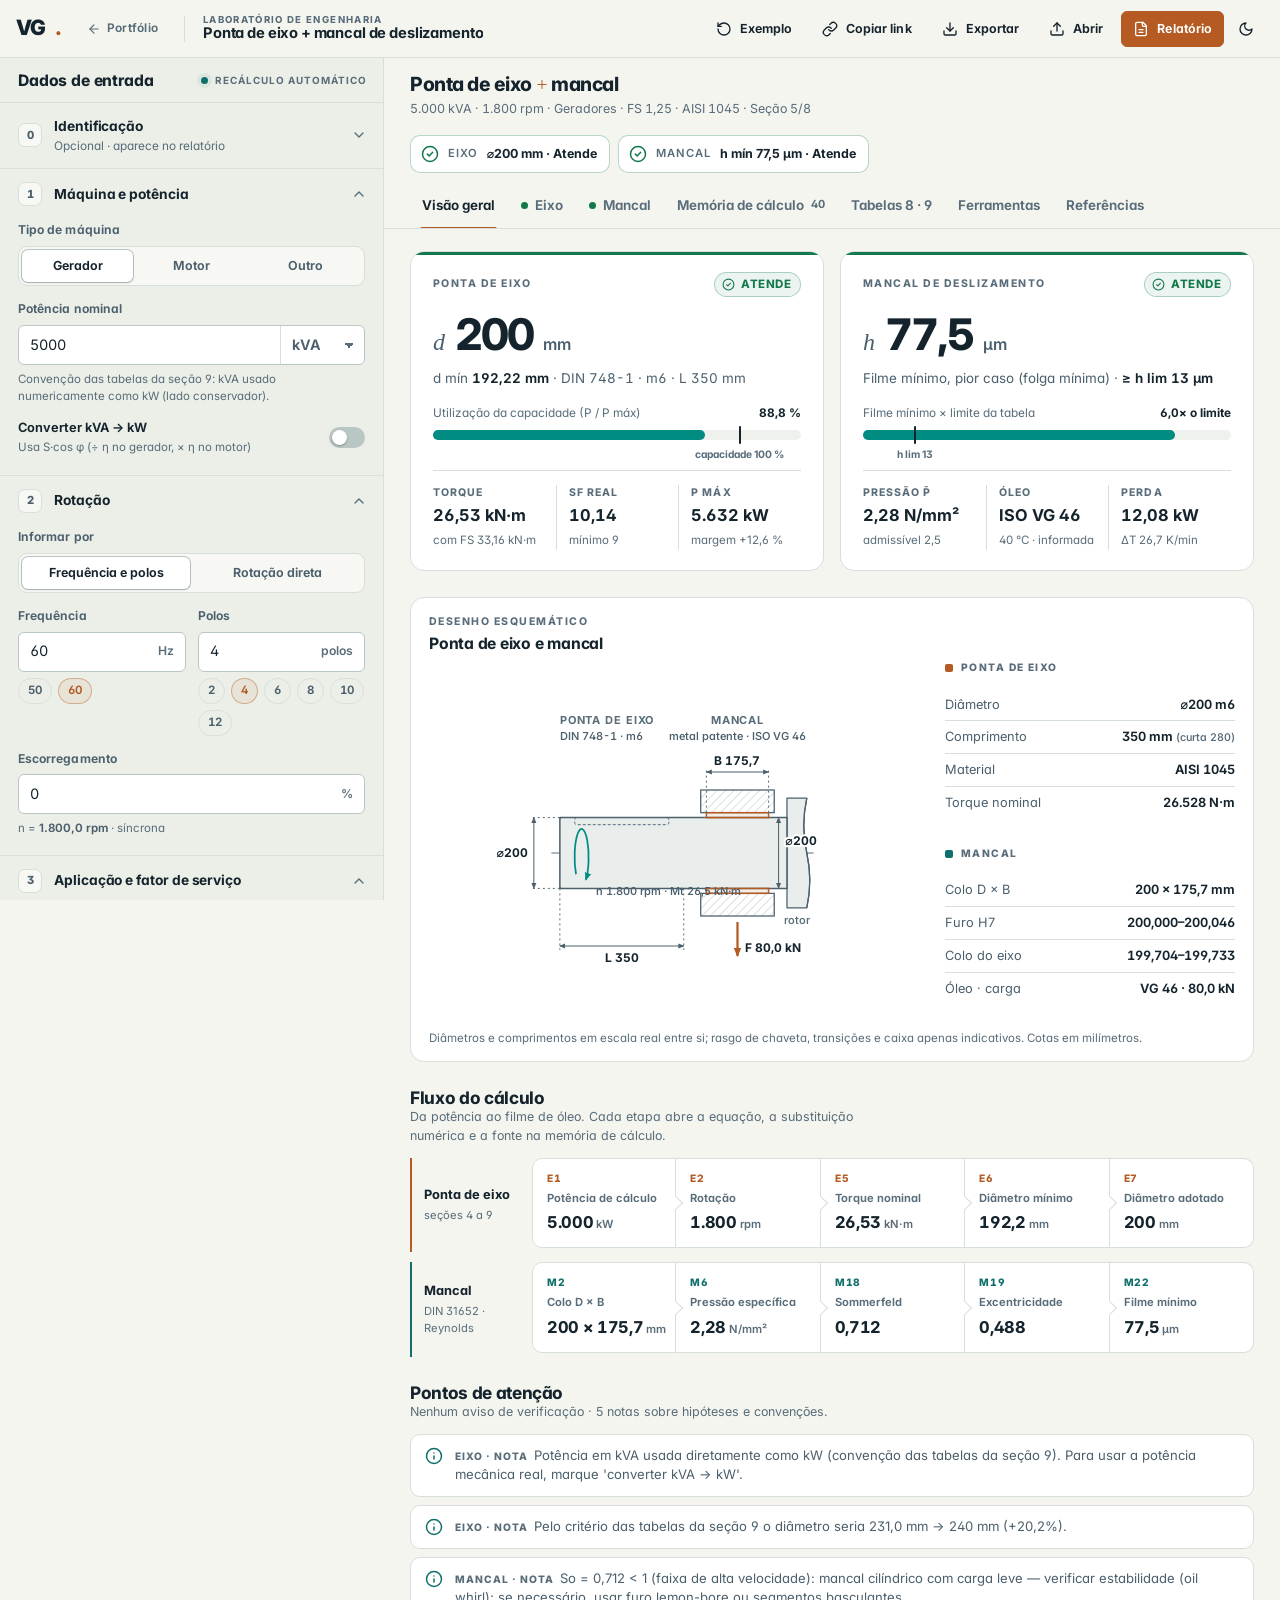
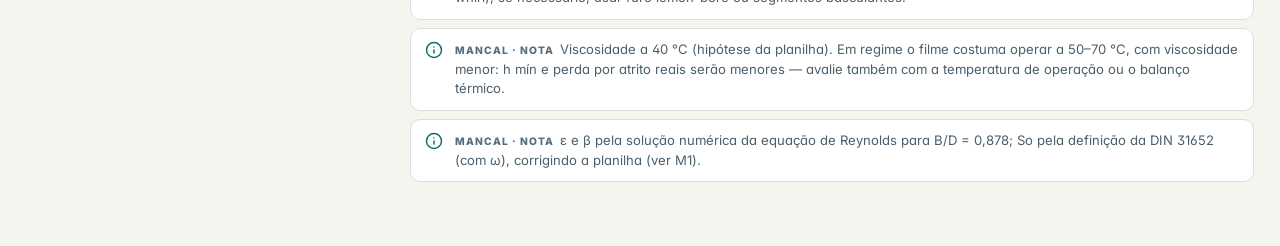
==== commit 3531837a: "Add files via upload" ====
--- a/laboratorio.html
+++ b/laboratorio.html
@@ -8,7 +8,7 @@
   <meta name="theme-color" content="#09131f">
   <meta name="color-scheme" content="dark light">
   <link rel="icon" href="data:image/svg+xml,%3Csvg xmlns='http://www.w3.org/2000/svg' viewBox='0 0 64 64'%3E%3Crect width='64' height='64' rx='16' fill='%2309131f'/%3E%3Cpath d='M14 18 32 48 50 18' fill='none' stroke='%23f5ad69' stroke-width='6' stroke-linecap='round' stroke-linejoin='round'/%3E%3C/svg%3E">
-  <script>try { var t = localStorage.getItem('vg-tema'); if (t === 'light' || t === 'dark') document.documentElement.setAttribute('data-theme', t); } catch (e) {}</script>
+  <script>try { var t = localStorage.getItem('vg-theme'); if (t === 'light' || t === 'dark') document.documentElement.setAttribute('data-theme', t); } catch (e) {}</script>
   <link rel="preconnect" href="https://fonts.googleapis.com">
   <link rel="preconnect" href="https://fonts.gstatic.com" crossorigin>
   <link rel="stylesheet" href="https://fonts.googleapis.com/css2?family=Inter:wght@300..900&family=JetBrains+Mono:wght@400;600&display=swap">
@@ -68,7 +68,7 @@
       <button class="btn btn-ghost btn-s" type="button" id="b-json" title="Baixar os dados do caso (JSON)"><svg aria-hidden="true"><use href="#i-baixar"/></svg><span class="lbl">Exportar</span></button>
       <button class="btn btn-ghost btn-s" type="button" id="b-importar" title="Abrir um caso salvo (JSON)"><svg aria-hidden="true"><use href="#i-abrir"/></svg><span class="lbl">Abrir</span></button>
       <input type="file" id="arquivo-json" accept="application/json,.json" hidden>
-      <a class="btn btn-primary btn-s" id="b-relatorio" href="relatorio.html" target="_blank" rel="noopener"><svg aria-hidden="true"><use href="#i-pdf"/></svg><span class="lbl">Relatório PDF</span></a>
+      <a class="btn btn-primary btn-s" id="b-relatorio" href="relatorio.html" target="_blank" rel="noopener" title="Abrir relatório para imprimir ou salvar em PDF"><svg aria-hidden="true"><use href="#i-pdf"/></svg><span class="lbl">Relatório</span></a>
       <button class="btn btn-ghost btn-icon btn-s theme-btn" type="button" id="b-tema" aria-label="Alternar tema claro/escuro" title="Alternar tema"><svg class="i-sun" aria-hidden="true" width="16" height="16"><use href="#i-sol"/></svg><svg class="i-moon" aria-hidden="true" width="16" height="16"><use href="#i-lua"/></svg></button>
     </nav>
   </header>
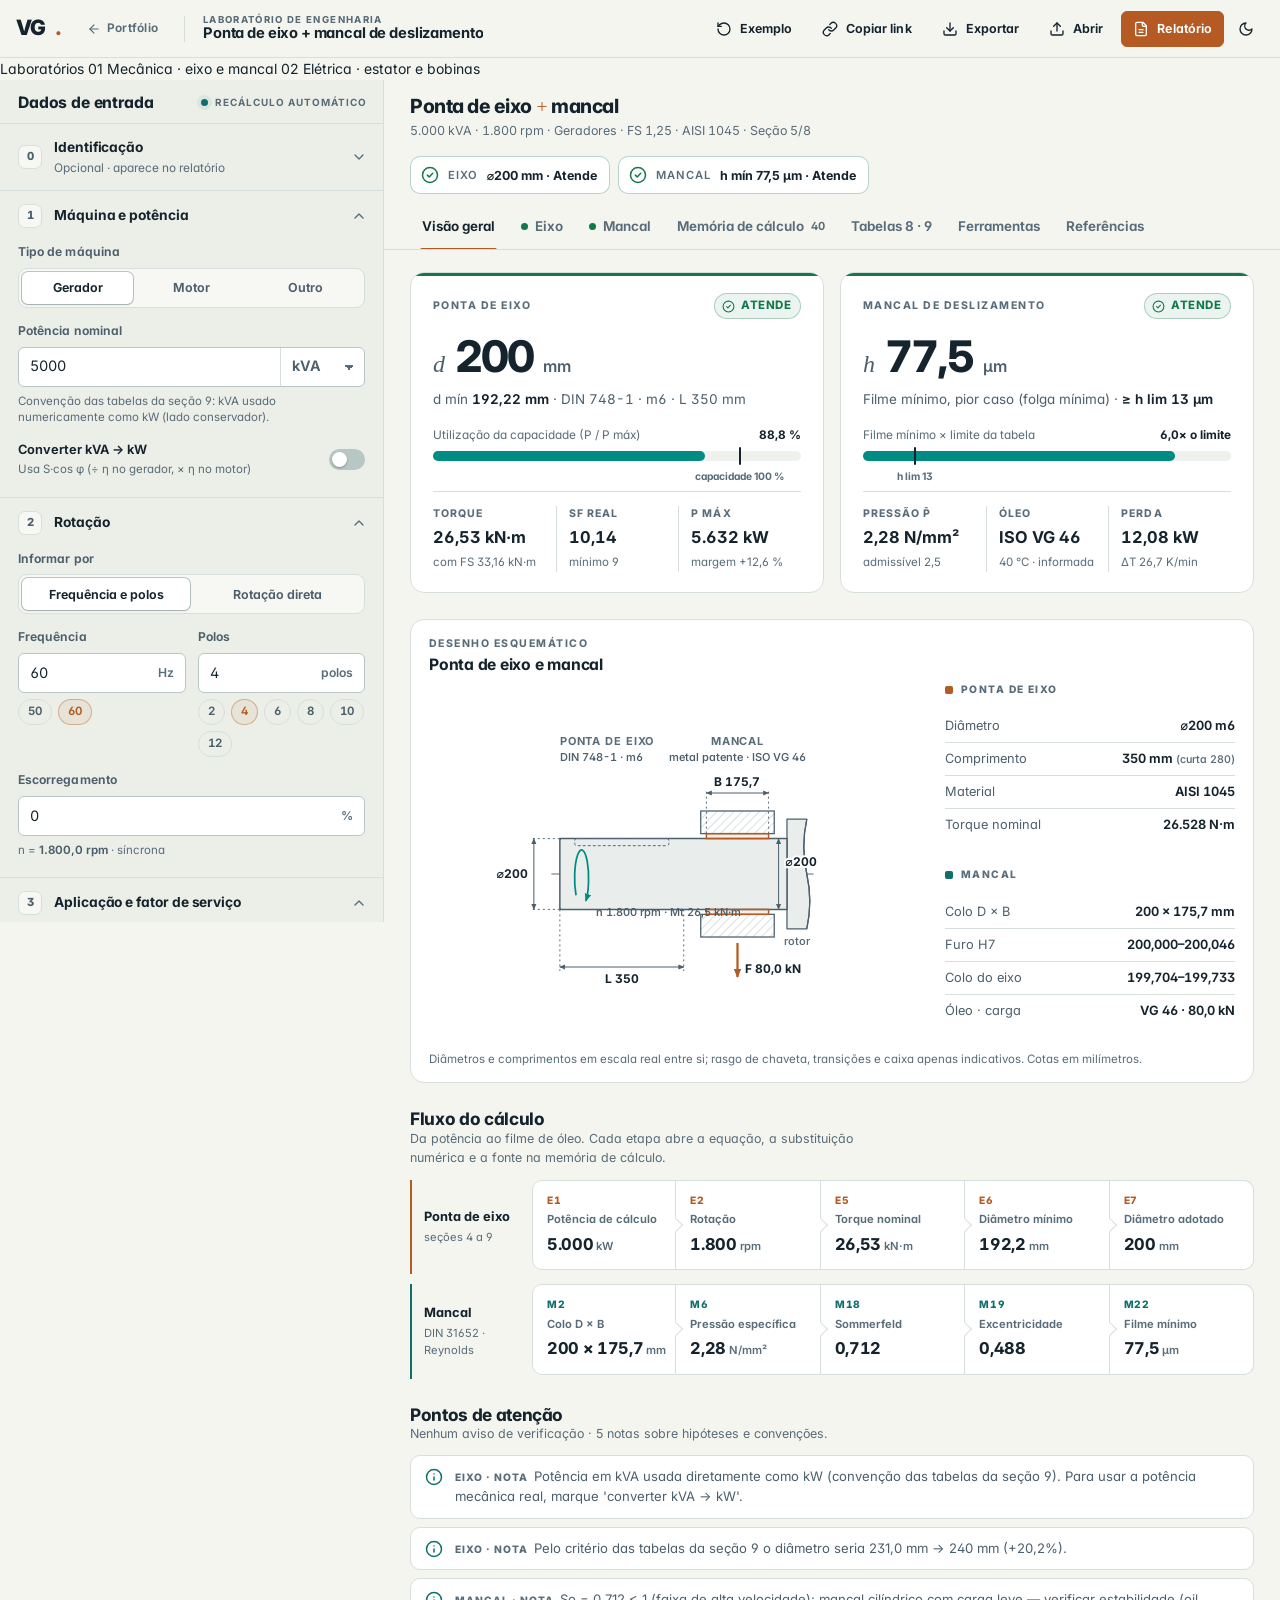
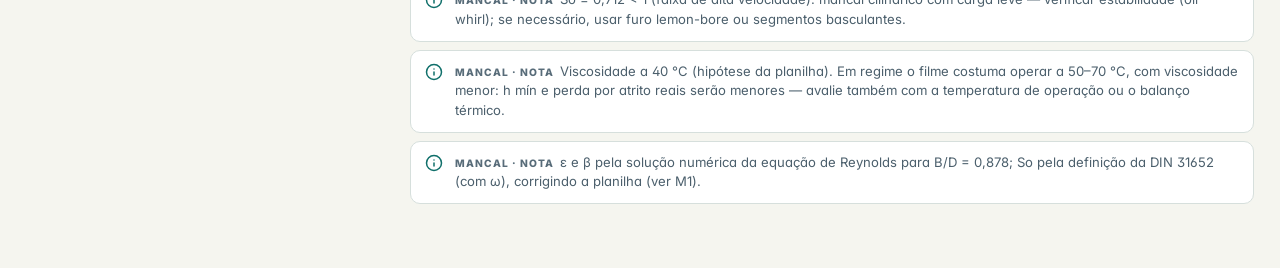
==== commit b01e8ab6: "Add files via upload" ====
--- a/laboratorio.html
+++ b/laboratorio.html
@@ -73,6 +73,12 @@
     </nav>
   </header>
 
+  <nav class="lab-areas" aria-label="Áreas do laboratório">
+    <span class="lab-areas-label">Laboratórios</span>
+    <a class="lab-area" href="laboratorio.html" aria-current="page"><span class="lab-area-number">01</span> Mecânica <span class="lab-area-detail">· eixo e mancal</span></a>
+    <a class="lab-area" href="laboratorio-eletrico.html"><span class="lab-area-number">02</span> Elétrica <span class="lab-area-detail">· estator e bobinas</span></a>
+  </nav>
+
   <div class="lab" id="lab" data-vista="resultados">
     <aside class="dados" id="dados" aria-label="Dados de entrada">
       <div class="dados-head">
